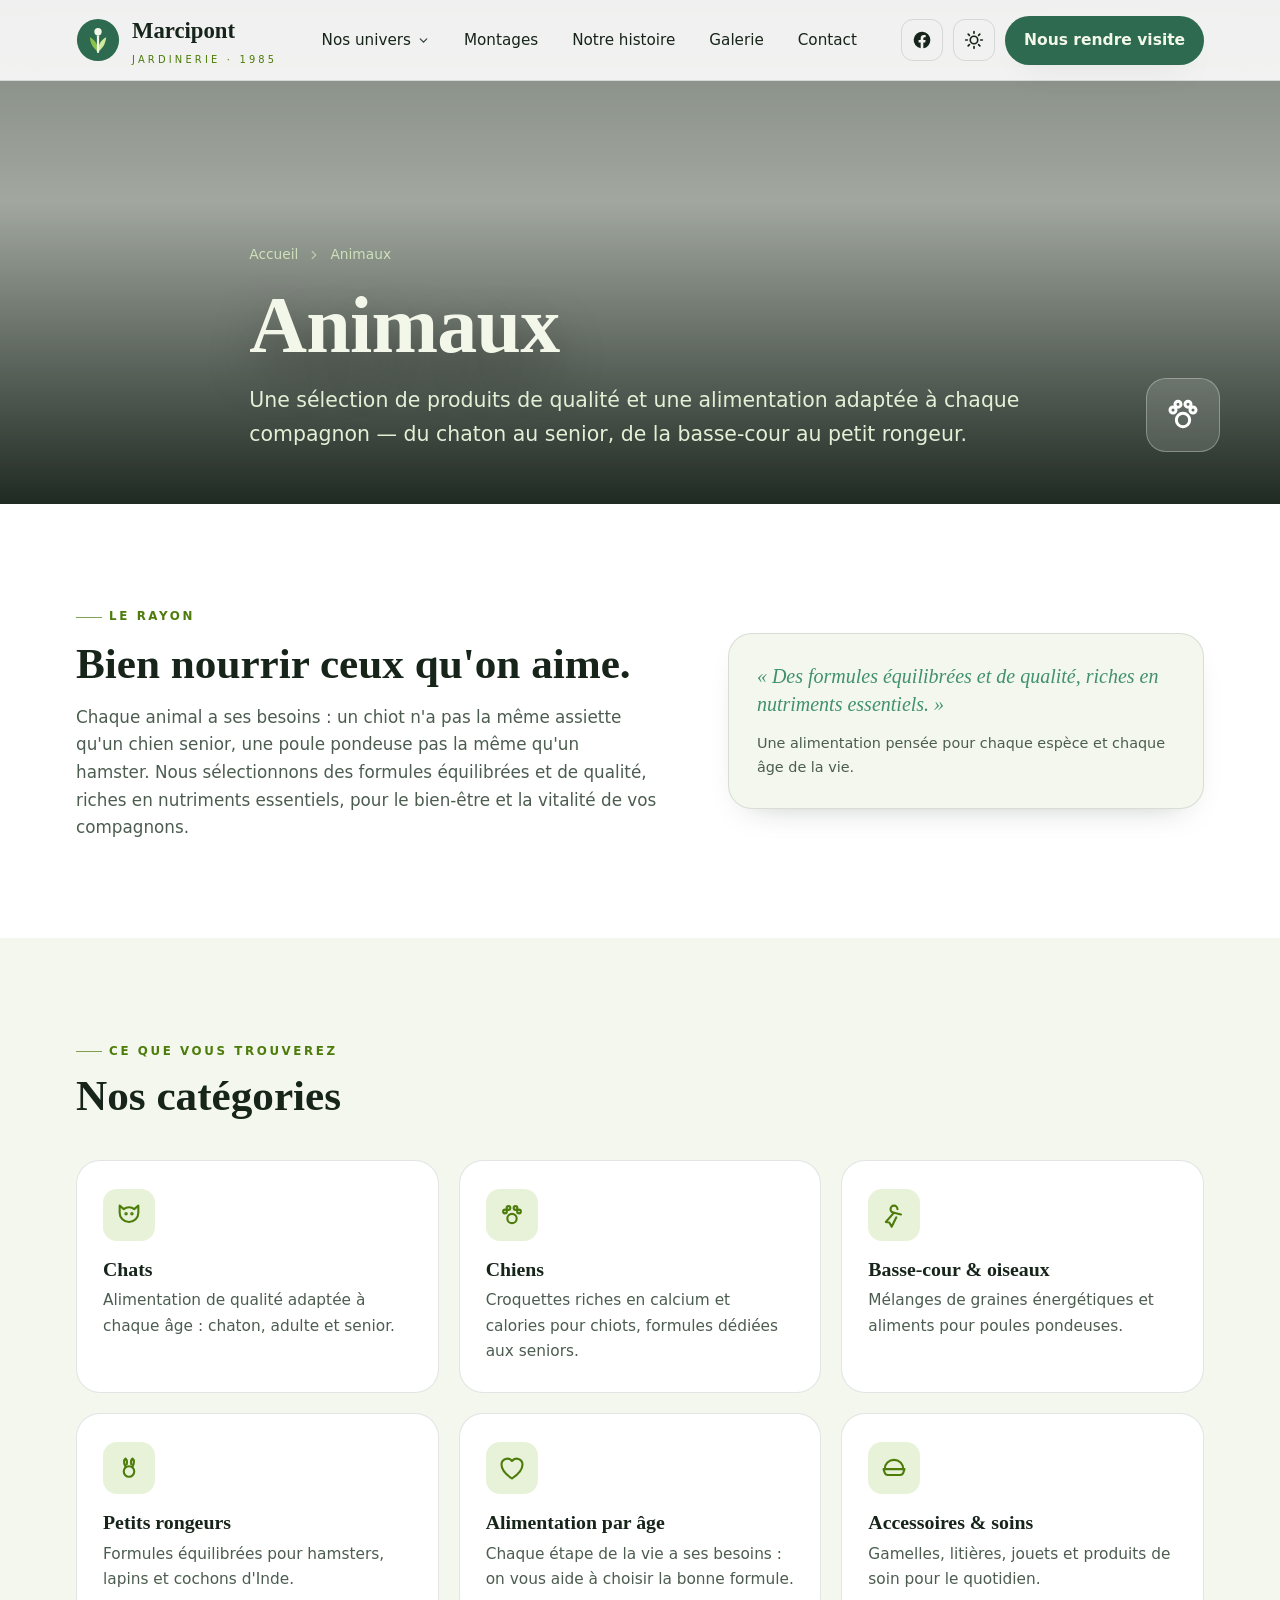
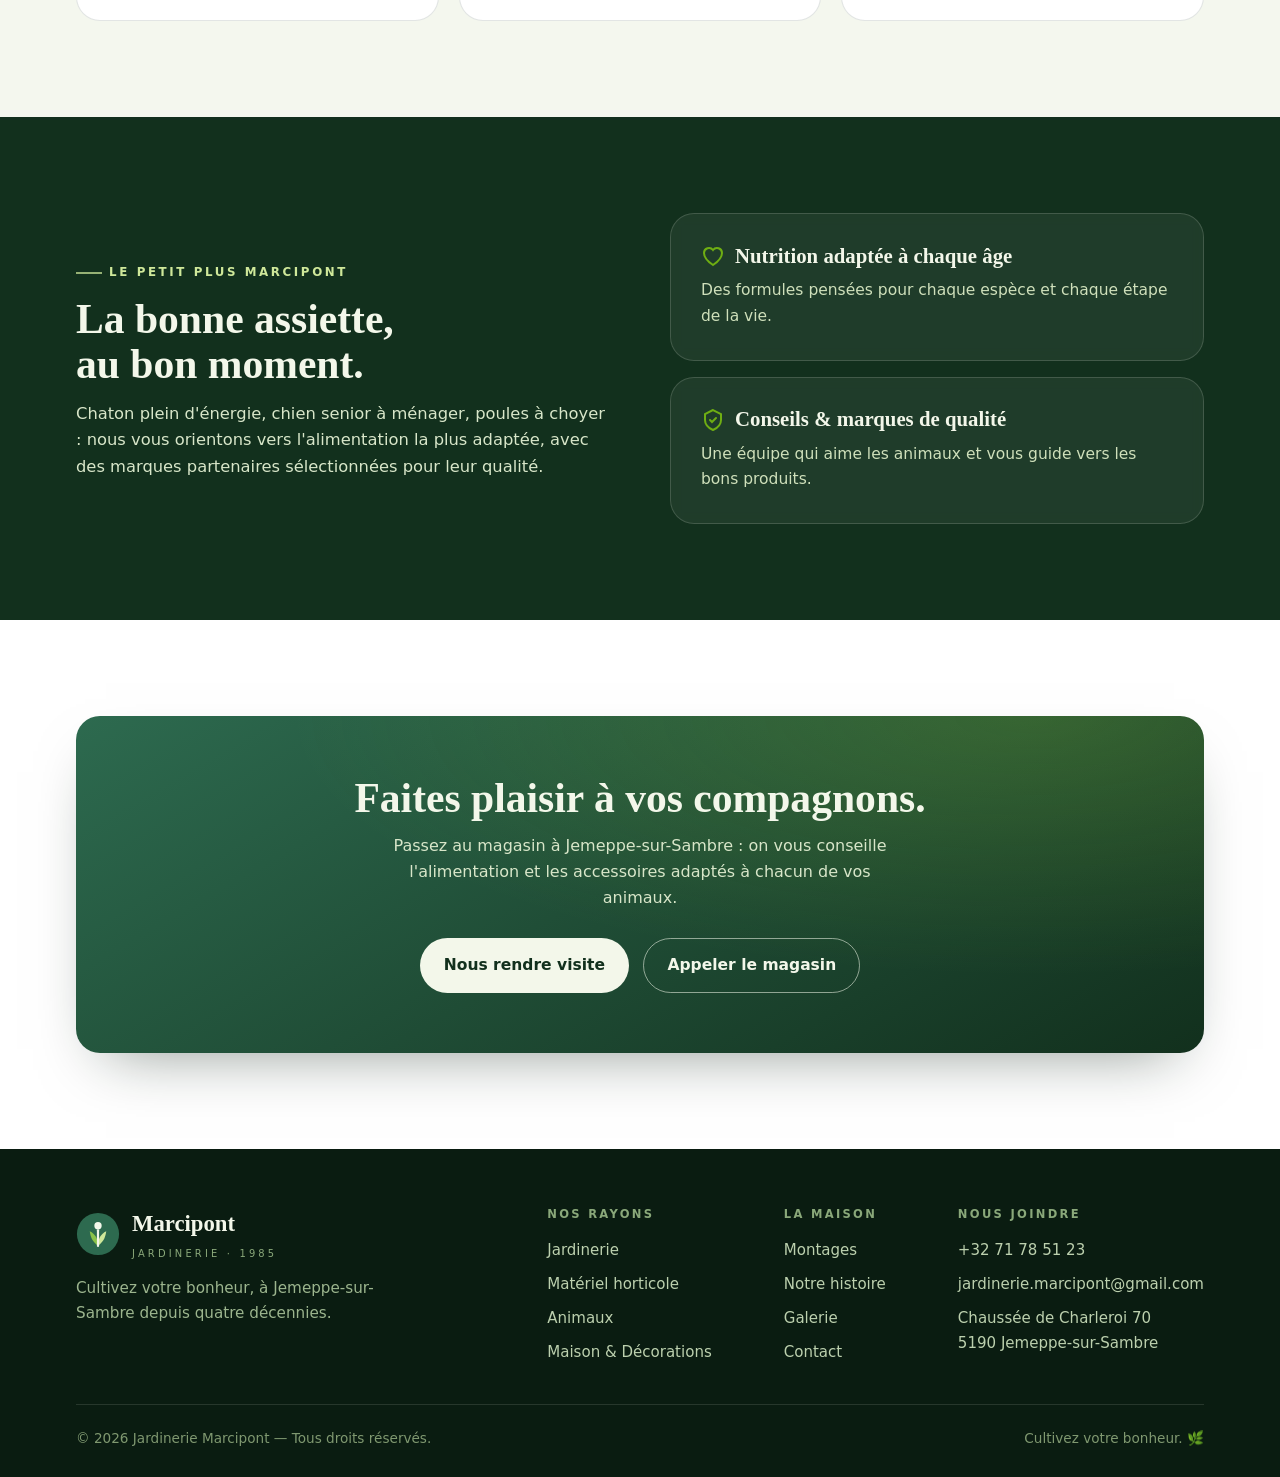
==== animaux.html @ 8cf01c57 "Rayons: 4 pages de detail (jardinerie, materiel, animaux, maison) + cartes cliquables + menu vers le" ====
<!doctype html>
<html lang="fr">
<head>
<meta charset="utf-8" />
<meta name="viewport" content="width=device-width, initial-scale=1" />
<title>Animaux — Marcipont · Alimentation & accessoires</title>
<meta name="description" content="Le rayon Animaux de Marcipont : alimentation et accessoires de qualité pour chiens, chats, oiseaux, basse-cour et petits rongeurs, adaptés à chaque âge." />
<link rel="preconnect" href="https://images.unsplash.com" />
<link rel="stylesheet" href="rubrique.css" />
</head>
<body>

<header class="header">
  <div class="bar"></div>
  <div class="header-inner">
    <a class="brand" href="index.html" aria-label="Accueil">
      <svg class="mark" viewBox="0 0 48 48" fill="none" aria-hidden="true"><circle cx="24" cy="24" r="23" fill="var(--green)"/><path d="M24 37c0-8 3-13 9-16-1 8-4 12-9 16Z" fill="#cfe89a"/><path d="M24 37c0-8-3-13-9-16 1 8 4 12 9 16Z" fill="#8bc34a"/><path d="M24 37V20" stroke="#f3f7ea" stroke-width="2.4" stroke-linecap="round"/><circle cx="24" cy="15" r="4" fill="#f3f7ea"/></svg>
      <span class="brand-txt"><b>Marcipont</b><span>Jardinerie · 1985</span></span>
    </a>
    <nav class="nav" aria-label="Navigation principale">
      <div class="has-drop">
        <a href="index.html#univers" class="lnk">Nos univers <svg class="chev" viewBox="0 0 24 24" fill="none" stroke="currentColor" stroke-width="2.2" stroke-linecap="round"><path d="M6 9l6 6 6-6"/></svg></a>
        <div class="drop">
          <a href="jardinerie.html"><span class="di"><svg viewBox="0 0 24 24" fill="none" stroke="currentColor" stroke-width="2" stroke-linecap="round"><path d="M12 20c0-6 2-9 7-11-1 6-3 9-7 11Z"/><path d="M12 20c0-6-2-9-7-11 1 6 3 9 7 11Z"/><path d="M12 20V9"/></svg></span><span><b>Jardinerie</b><small>Plantes, fleurs, potager, terreaux</small></span></a>
          <a href="materiel-horticole.html"><span class="di"><svg viewBox="0 0 24 24" fill="none" stroke="currentColor" stroke-width="2" stroke-linecap="round"><path d="M4 4l7 7M4 4l4 1 1 4-4-1-1-4ZM20 4l-7 7M20 4l-4 1-1 4 4-1 1-4ZM11 11l2 2M13 13l6 7M11 13l-6 7"/></svg></span><span><b>Matériel horticole</b><small>Outils, sécateurs, arrosage</small></span></a>
          <a href="animaux.html"><span class="di"><svg viewBox="0 0 24 24" fill="none" stroke="currentColor" stroke-width="2" stroke-linecap="round"><circle cx="12" cy="15" r="4"/><circle cx="6" cy="9" r="1.8"/><circle cx="18" cy="9" r="1.8"/><circle cx="9" cy="5.5" r="1.8"/><circle cx="15" cy="5.5" r="1.8"/></svg></span><span><b>Animaux</b><small>Alimentation, accessoires, soins</small></span></a>
          <a href="maison-decorations.html"><span class="di"><svg viewBox="0 0 24 24" fill="none" stroke="currentColor" stroke-width="2" stroke-linecap="round"><path d="M3 11l9-7 9 7M5 10v10h14V10"/><path d="M12 20v-5M12 15c-2 0-3-1.5-3-3 1.7 0 3 1 3 3ZM12 15c2 0 3-1.5 3-3-1.7 0-3 1-3 3Z"/></svg></span><span><b>Maison &amp; Décorations</b><small>Cache-pots, déco, cadeaux</small></span></a>
        </div>
      </div>
      <a href="index.html#montages" class="lnk">Montages</a>
      <a href="index.html#histoire" class="lnk">Notre histoire</a>
      <a href="index.html#galerie" class="lnk">Galerie</a>
      <a href="index.html#contact" class="lnk">Contact</a>
    </nav>
    <div class="tools">
      <a class="icon-btn" href="https://www.facebook.com/profile.php?id=100051036114306" target="_blank" rel="noopener" aria-label="Facebook"><svg viewBox="0 0 24 24" fill="currentColor"><path d="M22 12a10 10 0 1 0-11.6 9.9v-7H7.9V12h2.5V9.8c0-2.5 1.5-3.9 3.8-3.9 1.1 0 2.2.2 2.2.2v2.5h-1.2c-1.2 0-1.6.8-1.6 1.6V12h2.7l-.4 2.9h-2.3v7A10 10 0 0 0 22 12Z"/></svg></a>
      <button class="icon-btn" id="themeBtn" aria-label="Changer de thème" title="Thème clair/sombre"><svg viewBox="0 0 24 24" fill="none" stroke="currentColor" stroke-width="2" stroke-linecap="round"><circle cx="12" cy="12" r="4.5"/><path d="M12 2v2M12 20v2M4 12H2M22 12h-2M5 5l1.5 1.5M17.5 17.5 19 19M19 5l-1.5 1.5M6.5 17.5 5 19"/></svg></button>
      <a href="index.html#contact" class="btn btn-primary" style="padding:.7em 1.15em">Nous rendre visite</a>
      <button class="icon-btn burger" id="burger" aria-label="Ouvrir le menu" aria-expanded="false"><svg viewBox="0 0 24 24" fill="none" stroke="currentColor" stroke-width="2" stroke-linecap="round"><path d="M4 7h16M4 12h16M4 17h16"/></svg></button>
    </div>
  </div>
</header>

<div class="mobile-menu" id="mobileMenu">
  <div class="scrim" data-close></div>
  <div class="mobile-panel">
    <div class="mm-head"><b style="font-family:var(--serif);font-size:1.3rem">Marcipont</b><button class="icon-btn" data-close aria-label="Fermer"><svg viewBox="0 0 24 24" fill="none" stroke="currentColor" stroke-width="2" stroke-linecap="round"><path d="M6 6l12 12M18 6 6 18"/></svg></button></div>
    <a class="mm-link" href="index.html#univers" data-close>Nos univers</a>
    <div class="mm-sub">
      <a href="jardinerie.html" data-close>Jardinerie</a>
      <a href="materiel-horticole.html" data-close>Matériel horticole</a>
      <a href="animaux.html" data-close>Animaux</a>
      <a href="maison-decorations.html" data-close>Maison &amp; Décorations</a>
    </div>
    <a class="mm-link" href="index.html#montages" data-close>Montages</a>
    <a class="mm-link" href="index.html#histoire" data-close>Notre histoire</a>
    <a class="mm-link" href="index.html#galerie" data-close>Galerie</a>
    <a class="mm-link" href="index.html#contact" data-close>Contact</a>
    <a class="btn btn-primary mm-cta" href="index.html#contact" data-close>Nous rendre visite</a>
  </div>
</div>

<section class="rhero">
  <div class="rhero-bg" style="background-image:url('https://images.unsplash.com/photo-1548199973-03cce0bbc87b?w=1600&q=80&auto=format&fit=crop')"></div>
  <div class="wrap">
    <div class="crumb"><a href="index.html">Accueil</a><svg viewBox="0 0 24 24" fill="none" stroke="currentColor" stroke-width="2.2" stroke-linecap="round"><path d="M9 6l6 6-6 6"/></svg><span>Animaux</span></div>
    <h1>Animaux</h1>
    <p class="rlede">Une sélection de produits de qualité et une alimentation adaptée à chaque compagnon — du chaton au senior, de la basse-cour au petit rongeur.</p>
  </div>
  <div class="ic-badge"><svg viewBox="0 0 24 24" fill="none" stroke="currentColor" stroke-width="1.8" stroke-linecap="round"><circle cx="12" cy="15" r="4"/><circle cx="6" cy="9" r="1.8"/><circle cx="18" cy="9" r="1.8"/><circle cx="9" cy="5.5" r="1.8"/><circle cx="15" cy="5.5" r="1.8"/></svg></div>
</section>

<section class="section rintro">
  <div class="wrap">
    <div>
      <span class="eyebrow reveal">Le rayon</span>
      <h2 class="reveal d1">Bien nourrir ceux qu'on aime.</h2>
      <p class="reveal d1">Chaque animal a ses besoins : un chiot n'a pas la même assiette qu'un chien senior, une poule pondeuse pas la même qu'un hamster. Nous sélectionnons des formules équilibrées et de qualité, riches en nutriments essentiels, pour le bien-être et la vitalité de vos compagnons.</p>
    </div>
    <div class="qbox reveal d2">
      <p class="q">« Des formules équilibrées et de qualité, riches en nutriments essentiels. »</p>
      <p class="qs">Une alimentation pensée pour chaque espèce et chaque âge de la vie.</p>
    </div>
  </div>
</section>

<section class="section" style="background:var(--ground)">
  <div class="wrap">
    <span class="eyebrow reveal">Ce que vous trouverez</span>
    <h2 class="reveal d1" style="font-size:clamp(1.8rem,3.6vw,2.7rem);margin:12px 0 40px">Nos catégories</h2>
    <div class="cats">
      <article class="cat reveal"><div class="ci"><svg viewBox="0 0 24 24" fill="none" stroke="currentColor" stroke-width="1.8" stroke-linecap="round" stroke-linejoin="round"><path d="M4 10V4l3.5 3a7 7 0 0 1 9 0L20 4v6a8 8 0 0 1-16 0Z"/><circle cx="9.5" cy="11" r=".6"/><circle cx="14.5" cy="11" r=".6"/></svg></div><h3>Chats</h3><p>Alimentation de qualité adaptée à chaque âge : chaton, adulte et senior.</p></article>
      <article class="cat reveal d1"><div class="ci"><svg viewBox="0 0 24 24" fill="none" stroke="currentColor" stroke-width="1.8" stroke-linecap="round" stroke-linejoin="round"><circle cx="12" cy="15" r="4"/><circle cx="6" cy="9" r="1.6"/><circle cx="18" cy="9" r="1.6"/><circle cx="9" cy="6" r="1.6"/><circle cx="15" cy="6" r="1.6"/></svg></div><h3>Chiens</h3><p>Croquettes riches en calcium et calories pour chiots, formules dédiées aux seniors.</p></article>
      <article class="cat reveal d2"><div class="ci"><svg viewBox="0 0 24 24" fill="none" stroke="currentColor" stroke-width="1.8" stroke-linecap="round" stroke-linejoin="round"><path d="M15 7a3 3 0 1 0-3 3M12 10l-7 8 3 .5L10 22l4-8M12 10l6 1.5"/></svg></div><h3>Basse-cour &amp; oiseaux</h3><p>Mélanges de graines énergétiques et aliments pour poules pondeuses.</p></article>
      <article class="cat reveal"><div class="ci"><svg viewBox="0 0 24 24" fill="none" stroke="currentColor" stroke-width="1.8" stroke-linecap="round" stroke-linejoin="round"><circle cx="12" cy="15" r="4.5"/><path d="M9 11c-1.5-3-1.5-6 0-7 1.2 1 1.5 3 1 5M15 11c1.5-3 1.5-6 0-7-1.2 1-1.5 3-1 5"/></svg></div><h3>Petits rongeurs</h3><p>Formules équilibrées pour hamsters, lapins et cochons d'Inde.</p></article>
      <article class="cat reveal d1"><div class="ci"><svg viewBox="0 0 24 24" fill="none" stroke="currentColor" stroke-width="1.8" stroke-linecap="round" stroke-linejoin="round"><path d="M12 21c-6-4-9-8-9-12a5 5 0 0 1 9-3 5 5 0 0 1 9 3c0 4-3 8-9 12Z"/></svg></div><h3>Alimentation par âge</h3><p>Chaque étape de la vie a ses besoins : on vous aide à choisir la bonne formule.</p></article>
      <article class="cat reveal d2"><div class="ci"><svg viewBox="0 0 24 24" fill="none" stroke="currentColor" stroke-width="1.8" stroke-linecap="round" stroke-linejoin="round"><path d="M4 13a8 8 0 0 1 16 0"/><path d="M3 13h18l-1 3a3 3 0 0 1-3 2H7a3 3 0 0 1-3-2l-1-3Z"/></svg></div><h3>Accessoires &amp; soins</h3><p>Gamelles, litières, jouets et produits de soin pour le quotidien.</p></article>
    </div>
  </div>
</section>

<section class="section highlight">
  <div class="wrap">
    <div>
      <span class="eyebrow reveal">Le petit plus Marcipont</span>
      <h2 class="reveal d1">La bonne assiette, au bon moment.</h2>
      <p class="reveal d1">Chaton plein d'énergie, chien senior à ménager, poules à choyer : nous vous orientons vers l'alimentation la plus adaptée, avec des marques partenaires sélectionnées pour leur qualité.</p>
    </div>
    <div>
      <div class="hcard reveal d1"><h3><svg viewBox="0 0 24 24" fill="none" stroke="currentColor" stroke-width="2" stroke-linecap="round"><path d="M12 21c-6-4-9-8-9-12a5 5 0 0 1 9-3 5 5 0 0 1 9 3c0 4-3 8-9 12Z"/></svg>Nutrition adaptée à chaque âge</h3><p>Des formules pensées pour chaque espèce et chaque étape de la vie.</p></div>
      <div class="hcard reveal d2"><h3><svg viewBox="0 0 24 24" fill="none" stroke="currentColor" stroke-width="2" stroke-linecap="round"><path d="M12 2 4 6v6c0 5 3.5 8 8 10 4.5-2 8-5 8-10V6l-8-4Z"/><path d="M9 12l2 2 4-4"/></svg>Conseils &amp; marques de qualité</h3><p>Une équipe qui aime les animaux et vous guide vers les bons produits.</p></div>
    </div>
  </div>
</section>

<section class="section rcta">
  <div class="wrap">
    <div class="box">
      <h2>Faites plaisir à vos compagnons.</h2>
      <p>Passez au magasin à Jemeppe-sur-Sambre : on vous conseille l'alimentation et les accessoires adaptés à chacun de vos animaux.</p>
      <div class="btns">
        <a class="btn btn-light" href="index.html#contact">Nous rendre visite</a>
        <a class="btn btn-outline-light" href="tel:+3271785123">Appeler le magasin</a>
      </div>
    </div>
  </div>
</section>

<footer class="footer">
  <div class="wrap">
    <div class="footer-top">
      <div style="max-width:320px">
        <a class="brand" href="index.html" style="margin-bottom:14px"><svg class="mark" viewBox="0 0 48 48" fill="none" aria-hidden="true"><circle cx="24" cy="24" r="23" fill="var(--green)"/><path d="M24 37c0-8 3-13 9-16-1 8-4 12-9 16Z" fill="#cfe89a"/><path d="M24 37c0-8-3-13-9-16 1 8 4 12 9 16Z" fill="#8bc34a"/><path d="M24 37V20" stroke="#f3f7ea" stroke-width="2.4" stroke-linecap="round"/><circle cx="24" cy="15" r="4" fill="#f3f7ea"/></svg><span class="brand-txt"><b>Marcipont</b><span>Jardinerie · 1985</span></span></a>
        <p style="color:#9cb58e;font-size:.95rem">Cultivez votre bonheur, à Jemeppe-sur-Sambre depuis quatre décennies.</p>
      </div>
      <div class="footer-cols">
        <div class="footer-col"><h4>Nos rayons</h4><a href="jardinerie.html">Jardinerie</a><a href="materiel-horticole.html">Matériel horticole</a><a href="animaux.html">Animaux</a><a href="maison-decorations.html">Maison &amp; Décorations</a></div>
        <div class="footer-col"><h4>La maison</h4><a href="index.html#montages">Montages</a><a href="index.html#histoire">Notre histoire</a><a href="index.html#galerie">Galerie</a><a href="index.html#contact">Contact</a></div>
        <div class="footer-col"><h4>Nous joindre</h4><a href="tel:+3271785123">+32 71 78 51 23</a><a href="mailto:jardinerie.marcipont@gmail.com">jardinerie.marcipont@gmail.com</a><p>Chaussée de Charleroi 70<br>5190 Jemeppe-sur-Sambre</p></div>
      </div>
    </div>
    <div class="footer-bottom"><span>© <span id="year">2026</span> Jardinerie Marcipont — Tous droits réservés.</span><span>Cultivez votre bonheur. 🌿</span></div>
  </div>
</footer>

<script src="rubrique.js"></script>
</body>
</html>
---- rubrique.css ----
/* ============================================================
   JARDINERIE MARCIPONT — pages de rayon (styles partagés)
   ============================================================ */
:root{
  --ground:#f4f7ee;--surface:#ffffff;--surface-2:#eaf0e0;
  --ink:#16241a;--ink-soft:#4c5d50;--line:rgba(21,45,33,.12);
  --green:#2d6a4f;--green-deep:#12301d;--green-mid:#40916c;
  --accent:#6fae13;--accent-ink:#4d7c0a;--honey:#c47d22;--fb:#1877f2;
  --hero-1:#0a1c11;--hero-2:#12301d;--cream:#f3f7ea;
  --radius:16px;--radius-lg:24px;
  --shadow:0 26px 60px -30px rgba(12,32,20,.5);--shadow-soft:0 14px 34px -22px rgba(12,32,20,.34);
  --maxw:1220px;
  --serif:"Iowan Old Style","Palatino Linotype",Palatino,"Book Antiqua",Georgia,serif;
  --sans:system-ui,-apple-system,"Segoe UI",Roboto,Helvetica,Arial,sans-serif;
}
@media (prefers-color-scheme:dark){:root{
  --ground:#0b1710;--surface:#11241a;--surface-2:#173021;
  --ink:#e9f2e4;--ink-soft:#a3b7a7;--line:rgba(255,255,255,.10);
  --accent:#9bd42f;--accent-ink:#b7e556;--honey:#e0a24a;
  --shadow:0 26px 64px -30px rgba(0,0,0,.75);--shadow-soft:0 14px 36px -24px rgba(0,0,0,.6);
}}
:root[data-theme="light"]{--ground:#f4f7ee;--surface:#fff;--surface-2:#eaf0e0;--ink:#16241a;--ink-soft:#4c5d50;--line:rgba(21,45,33,.12);--accent:#6fae13;--accent-ink:#4d7c0a;--honey:#c47d22}
:root[data-theme="dark"]{--ground:#0b1710;--surface:#11241a;--surface-2:#173021;--ink:#e9f2e4;--ink-soft:#a3b7a7;--line:rgba(255,255,255,.10);--accent:#9bd42f;--accent-ink:#b7e556;--honey:#e0a24a}

*{box-sizing:border-box}
html{scroll-behavior:smooth;scroll-padding-top:88px}
@media (prefers-reduced-motion:reduce){html{scroll-behavior:auto}}
body{margin:0;font-family:var(--sans);color:var(--ink);background:var(--ground);line-height:1.65;-webkit-font-smoothing:antialiased;overflow-x:hidden}
h1,h2,h3{font-family:var(--serif);font-weight:600;line-height:1.08;text-wrap:balance;margin:0}
p{margin:0}a{color:inherit;text-decoration:none}
img,svg{max-width:100%;display:block}
.wrap{max-width:var(--maxw);margin:0 auto;padding:0 clamp(20px,5vw,46px)}
.eyebrow{font-size:.74rem;font-weight:700;letter-spacing:.22em;text-transform:uppercase;color:var(--accent-ink);display:inline-flex;align-items:center;gap:.6em}
.eyebrow::before{content:"";width:26px;height:1.5px;background:currentColor;opacity:.7}
.section{padding:clamp(56px,8vw,96px) 0}

.btn{display:inline-flex;align-items:center;gap:.55em;padding:.9em 1.5em;border-radius:999px;font-weight:600;font-size:.97rem;border:1.5px solid transparent;cursor:pointer;font-family:var(--sans);transition:transform .25s,box-shadow .25s,background .25s,color .25s,border-color .25s}
.btn svg{width:1.15em;height:1.15em}
.btn-primary{background:var(--green);color:var(--cream);box-shadow:var(--shadow-soft)}
.btn-primary:hover{background:var(--green-deep);transform:translateY(-2px)}
.btn-light{background:var(--cream);color:var(--green-deep)}
.btn-light:hover{transform:translateY(-2px);box-shadow:0 16px 34px -18px rgba(0,0,0,.6)}
.btn-outline-light{border-color:rgba(243,247,234,.55);color:var(--cream)}
.btn-outline-light:hover{background:rgba(243,247,234,.14);transform:translateY(-2px)}

/* ---------- HEADER (solide en permanence) ---------- */
.header{position:fixed;inset:0 0 auto 0;z-index:50}
.header-inner{max-width:var(--maxw);margin:0 auto;padding:12px clamp(20px,5vw,46px);display:flex;align-items:center;justify-content:space-between;gap:22px}
.bar{position:absolute;inset:0;background:color-mix(in srgb,var(--surface) 88%,transparent);backdrop-filter:blur(14px);border-bottom:1px solid var(--line)}
.brand{display:flex;align-items:center;gap:12px;position:relative;z-index:1}
.brand .mark{width:44px;height:44px;flex:none;transition:transform .3s}
.brand:hover .mark{transform:rotate(-8deg)}
.brand-txt b{font-family:var(--serif);font-size:1.42rem;font-weight:600}
.brand-txt span{display:block;font-size:.62rem;letter-spacing:.32em;text-transform:uppercase;color:var(--accent-ink);margin-top:3px}
.nav{display:flex;align-items:center;gap:4px;position:relative;z-index:1}
.nav .lnk{font-size:.95rem;font-weight:500;position:relative;padding:8px 15px;border-radius:999px;display:inline-flex;align-items:center;gap:6px;transition:color .2s}
.nav .lnk::after{content:"";position:absolute;left:15px;right:15px;bottom:4px;height:2px;background:var(--accent);transform:scaleX(0);transition:transform .28s;border-radius:2px}
.nav .lnk:hover::after,.nav .lnk.active::after{transform:scaleX(1)}
.nav .lnk:hover,.nav .lnk.active{color:var(--accent-ink)}
.nav .chev{width:13px;height:13px;transition:transform .3s;opacity:.85}
.has-drop{position:relative}
.has-drop:hover .chev{transform:rotate(180deg)}
.drop{position:absolute;top:calc(100% + 8px);left:50%;transform:translateX(-50%) translateY(10px);width:310px;background:var(--surface);border:1px solid var(--line);border-radius:20px;box-shadow:var(--shadow);padding:10px;opacity:0;visibility:hidden;transition:opacity .26s,transform .26s cubic-bezier(.2,.7,.2,1);z-index:30}
.drop::before{content:"";position:absolute;top:-14px;left:0;right:0;height:14px}
.has-drop:hover .drop,.has-drop:focus-within .drop{opacity:1;visibility:visible;transform:translateX(-50%) translateY(0)}
.drop a{display:flex;align-items:center;gap:13px;padding:11px 12px;border-radius:13px;color:var(--ink);transition:background .2s,transform .2s}
.drop a:hover{background:var(--surface-2);transform:translateX(3px)}
.drop a .di{width:40px;height:40px;flex:none;border-radius:11px;display:grid;place-items:center;background:color-mix(in srgb,var(--accent) 16%,transparent);color:var(--accent-ink)}
.drop a .di svg{width:22px;height:22px}
.drop a b{font-size:.96rem;font-weight:600;display:block;font-family:var(--serif)}
.drop a small{font-size:.79rem;color:var(--ink-soft)}
.tools{display:flex;align-items:center;gap:10px;position:relative;z-index:1}
.icon-btn{width:42px;height:42px;border-radius:12px;border:1.5px solid var(--line);background:transparent;color:var(--ink);cursor:pointer;display:grid;place-items:center;transition:transform .2s,border-color .2s}
.icon-btn:hover{transform:translateY(-2px);border-color:var(--accent)}
.icon-btn svg{width:20px;height:20px}
.burger{display:none}

/* mobile menu */
.mobile-menu{position:fixed;inset:0;z-index:60;visibility:hidden;pointer-events:none}
.mobile-menu .scrim{position:absolute;inset:0;background:rgba(6,18,11,.55);opacity:0;transition:opacity .3s}
.mobile-panel{position:absolute;right:0;top:0;height:100%;width:min(86vw,360px);background:var(--surface);box-shadow:var(--shadow);transform:translateX(100%);transition:transform .38s cubic-bezier(.2,.8,.2,1);padding:26px;display:flex;flex-direction:column;gap:6px;overflow:auto}
.mobile-menu.open{visibility:visible;pointer-events:auto}
.mobile-menu.open .scrim{opacity:1}
.mobile-menu.open .mobile-panel{transform:none}
.mm-head{display:flex;justify-content:space-between;align-items:center;margin-bottom:18px}
.mm-link{font-family:var(--serif);font-size:1.4rem;padding:11px 0;border-bottom:1px solid var(--line)}
.mm-link:hover{color:var(--accent-ink)}
.mm-sub{display:flex;flex-direction:column;padding:2px 0 6px 16px;margin:0 0 2px 8px;border-left:2px solid var(--line)}
.mm-sub a{padding:9px 0;font-size:1.05rem;color:var(--ink-soft)}
.mm-sub a:hover{color:var(--accent-ink)}
.mm-cta{margin-top:auto}

/* ---------- HERO BANNIÈRE ---------- */
.rhero{position:relative;min-height:56vh;display:flex;align-items:flex-end;color:var(--cream);overflow:hidden;isolation:isolate}
.rhero-bg{position:absolute;inset:0;z-index:-2;background-size:cover;background-position:center}
.rhero-bg::after{content:"";position:absolute;inset:0;background:linear-gradient(180deg,rgba(8,20,12,.5) 0%,rgba(8,20,12,.35) 40%,rgba(8,20,12,.9) 100%)}
.rhero .wrap{position:relative;z-index:2;padding-top:150px;padding-bottom:52px}
.crumb{display:flex;align-items:center;gap:9px;font-size:.86rem;color:#cfe0bb;margin-bottom:16px}
.crumb a:hover{color:#fff}
.crumb svg{width:14px;height:14px;opacity:.7}
.rhero h1{font-size:clamp(2.6rem,7vw,5rem);letter-spacing:-.01em;text-shadow:0 20px 50px rgba(0,0,0,.4)}
.rhero .rlede{font-size:clamp(1.05rem,1.7vw,1.28rem);color:#e4efd6;max-width:60ch;margin-top:16px}
.rhero .ic-badge{position:absolute;right:clamp(20px,5vw,60px);bottom:52px;width:74px;height:74px;border-radius:20px;background:rgba(255,255,255,.14);border:1px solid rgba(255,255,255,.3);backdrop-filter:blur(6px);display:grid;place-items:center;z-index:2}
.rhero .ic-badge svg{width:40px;height:40px;color:#fff}
@media (max-width:600px){.rhero .ic-badge{display:none}}

/* ---------- INTRO ---------- */
.rintro{background:var(--surface)}
.rintro .wrap{display:grid;grid-template-columns:1.1fr .9fr;gap:clamp(30px,6vw,70px);align-items:center}
.rintro h2{font-size:clamp(1.8rem,3.6vw,2.7rem);margin:14px 0 16px}
.rintro p{color:var(--ink-soft);font-size:1.05rem}
.rintro .qbox{background:var(--ground);border:1px solid var(--line);border-radius:var(--radius-lg);padding:28px;box-shadow:var(--shadow-soft)}
.rintro .qbox .q{font-family:var(--serif);font-style:italic;font-size:1.25rem;color:var(--green-mid);line-height:1.4}
.rintro .qbox .qs{margin-top:14px;font-size:.9rem;color:var(--ink-soft)}
@media (max-width:820px){.rintro .wrap{grid-template-columns:1fr}}

/* ---------- CATÉGORIES ---------- */
.cats{display:grid;grid-template-columns:repeat(3,1fr);gap:20px}
.cat{background:var(--surface);border:1px solid var(--line);border-radius:var(--radius-lg);padding:28px 26px;transition:transform .3s,border-color .3s,box-shadow .3s}
.cat:hover{transform:translateY(-6px);border-color:var(--accent);box-shadow:var(--shadow-soft)}
.cat .ci{width:52px;height:52px;border-radius:14px;display:grid;place-items:center;background:color-mix(in srgb,var(--accent) 16%,transparent);color:var(--accent-ink);margin-bottom:18px}
.cat .ci svg{width:28px;height:28px}
.cat h3{font-size:1.24rem;margin-bottom:8px}
.cat p{color:var(--ink-soft);font-size:.96rem}
@media (max-width:860px){.cats{grid-template-columns:repeat(2,1fr)}}
@media (max-width:560px){.cats{grid-template-columns:1fr}}

/* ---------- HIGHLIGHT (marque / service) ---------- */
.highlight{background:var(--green-deep);color:var(--cream)}
.highlight .wrap{display:grid;grid-template-columns:1fr 1fr;gap:clamp(28px,5vw,60px);align-items:center}
.highlight .eyebrow{color:#cfe89a}.highlight .eyebrow::before{background:#cfe89a}
.highlight h2{font-size:clamp(1.8rem,3.4vw,2.6rem);color:var(--cream);margin:14px 0 14px}
.highlight p{color:#d8e6c9;font-size:1.02rem}
.highlight .hcard{background:rgba(255,255,255,.06);border:1px solid rgba(243,247,234,.16);border-radius:var(--radius-lg);padding:30px;backdrop-filter:blur(6px)}
.highlight .hcard h3{color:var(--cream);font-size:1.3rem;margin-bottom:10px;display:flex;align-items:center;gap:10px}
.highlight .hcard h3 svg{width:24px;height:24px;color:var(--accent)}
.highlight .hcard p{color:#cfe0bb;font-size:.97rem}
.highlight .hcard+.hcard{margin-top:16px}
@media (max-width:820px){.highlight .wrap{grid-template-columns:1fr}}

/* ---------- CTA ---------- */
.rcta{background:var(--surface)}
.rcta .box{background:radial-gradient(120% 140% at 85% 0%,rgba(155,212,47,.2),transparent 55%),linear-gradient(150deg,var(--green),var(--green-deep));border-radius:var(--radius-lg);padding:clamp(34px,5vw,60px);color:var(--cream);text-align:center;box-shadow:var(--shadow)}
.rcta h2{font-size:clamp(1.8rem,3.6vw,2.6rem);margin-bottom:12px}
.rcta p{color:#d8e6c9;max-width:52ch;margin:0 auto 26px}
.rcta .btns{display:flex;gap:14px;justify-content:center;flex-wrap:wrap}

/* ---------- FOOTER ---------- */
.footer{background:var(--hero-1);color:#bcd0ae}
.footer .wrap{padding:56px clamp(20px,5vw,46px) 28px}
.footer-top{display:flex;justify-content:space-between;gap:40px;flex-wrap:wrap;padding-bottom:30px;border-bottom:1px solid rgba(243,247,234,.12)}
.footer .brand-txt b{color:var(--cream)}.footer .brand-txt span{color:#8aa87a}
.footer-cols{display:flex;gap:clamp(30px,6vw,72px);flex-wrap:wrap}
.footer-col h4{font-size:.72rem;letter-spacing:.2em;text-transform:uppercase;color:#8aa87a;margin:0 0 14px}
.footer-col a,.footer-col p{display:block;color:#bcd0ae;font-size:.94rem;margin-bottom:9px;transition:color .2s}
.footer-col a:hover{color:var(--accent)}
.footer-bottom{display:flex;justify-content:space-between;gap:16px;flex-wrap:wrap;padding-top:22px;font-size:.85rem;color:#7f9870}

.reveal{opacity:0;transform:translateY(22px);transition:opacity .6s ease,transform .6s cubic-bezier(.2,.7,.2,1)}
.reveal.in{opacity:1;transform:none}
.reveal.d1{transition-delay:.07s}.reveal.d2{transition-delay:.14s}.reveal.d3{transition-delay:.21s}
@media (prefers-reduced-motion:reduce){.reveal{opacity:1;transform:none;transition:none}}
@media (max-width:900px){.nav{display:none}.burger{display:grid}}
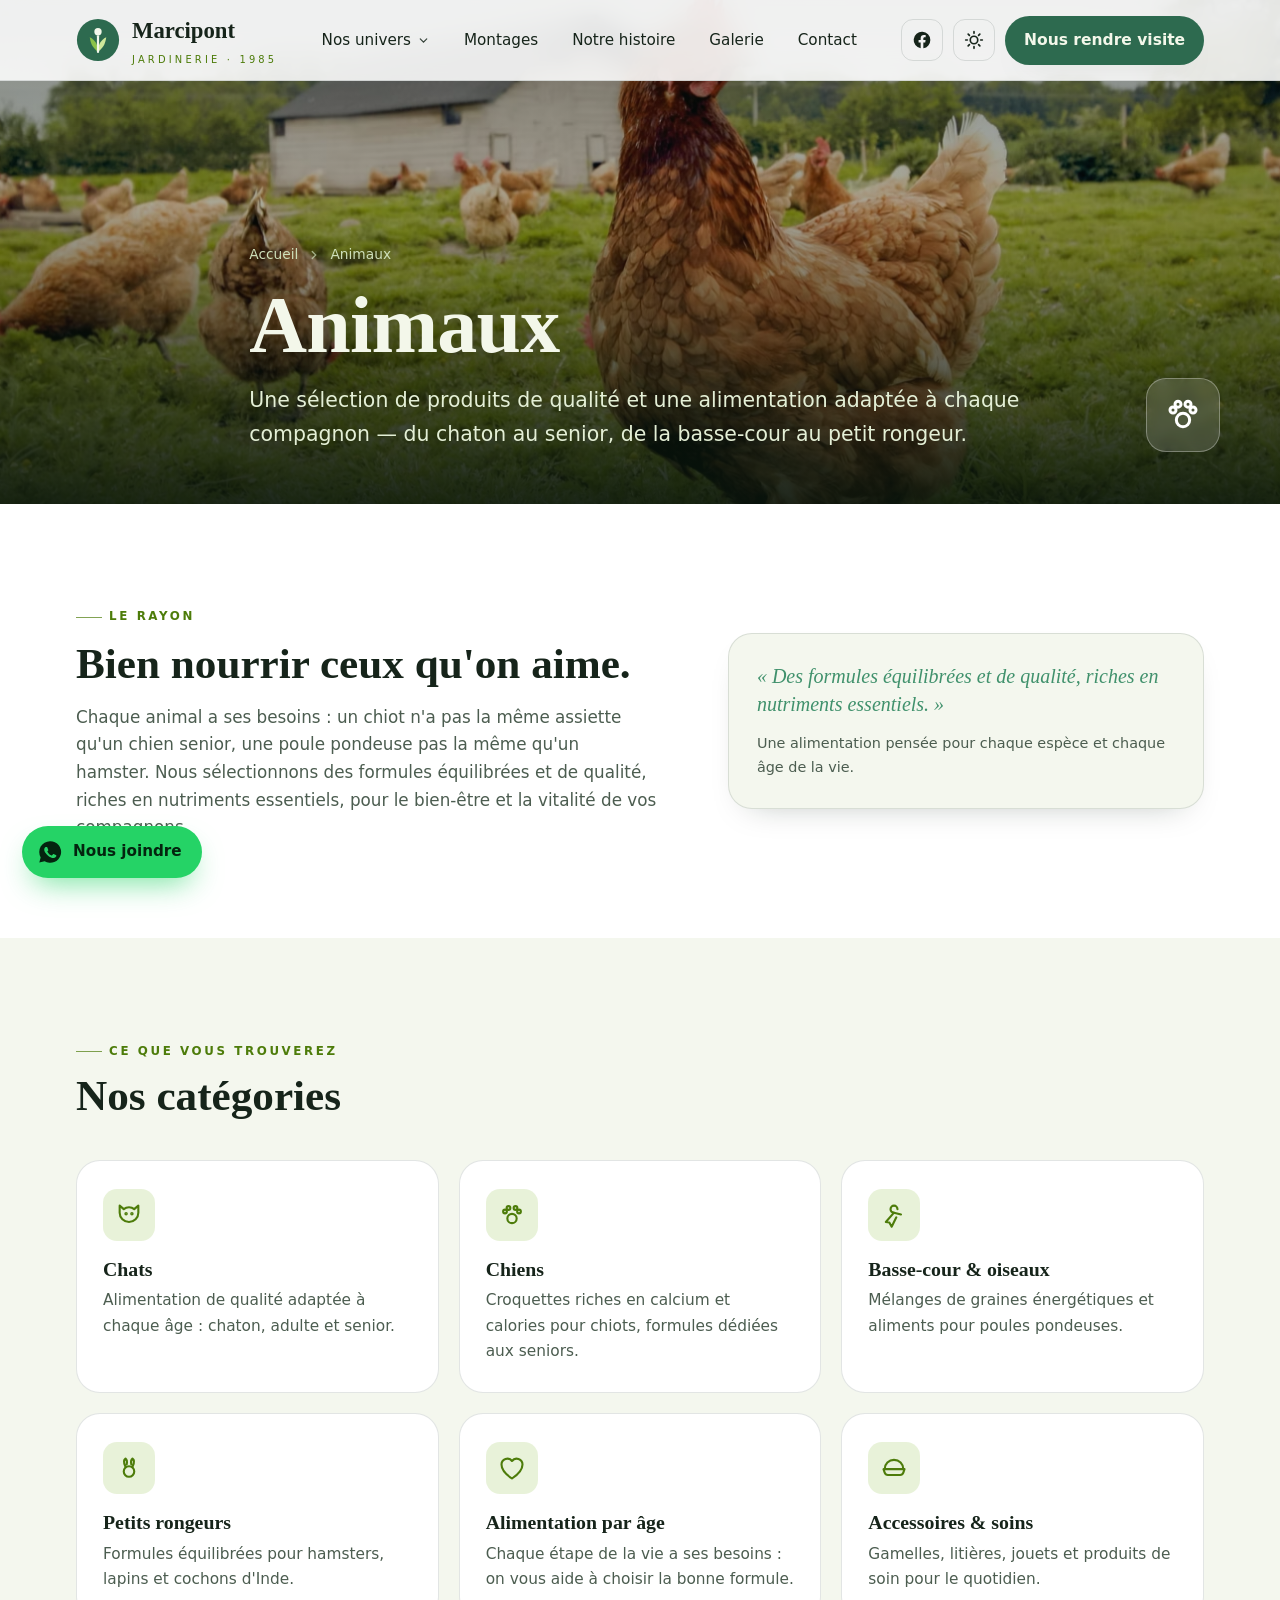
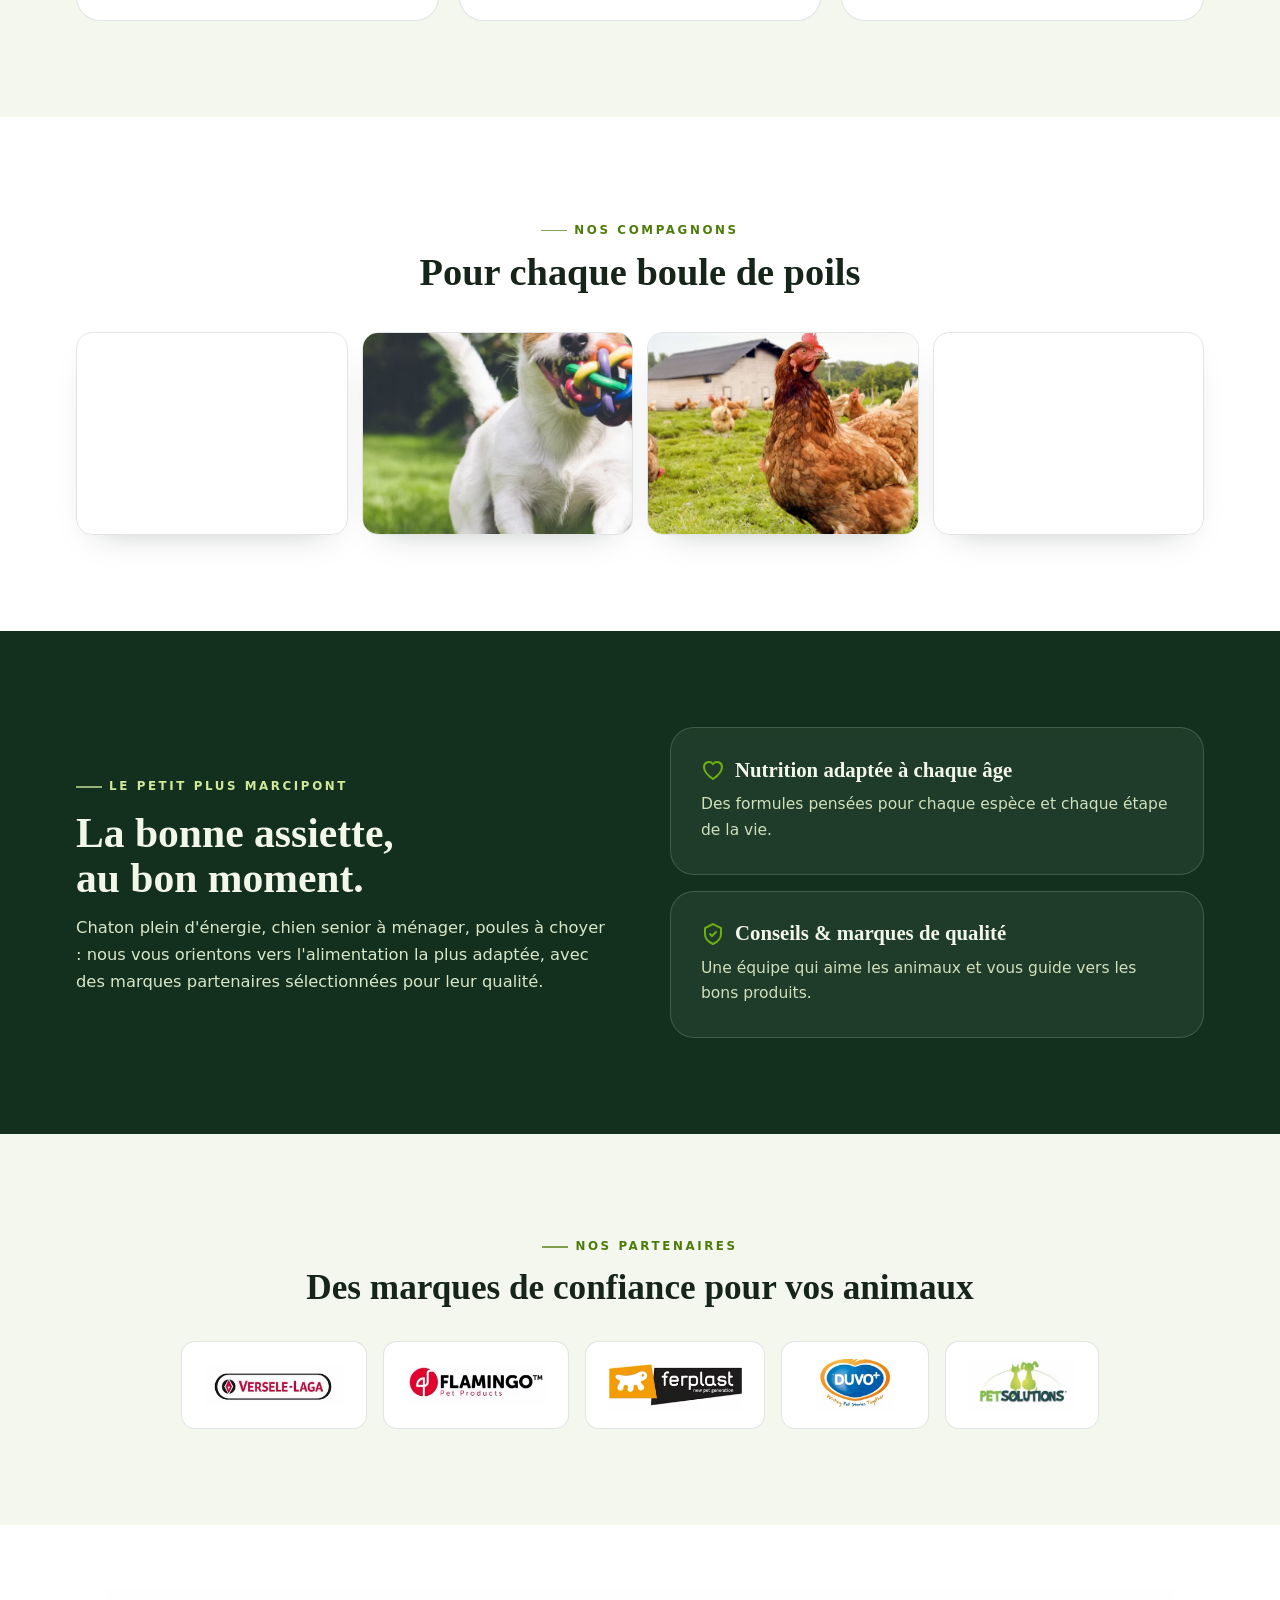
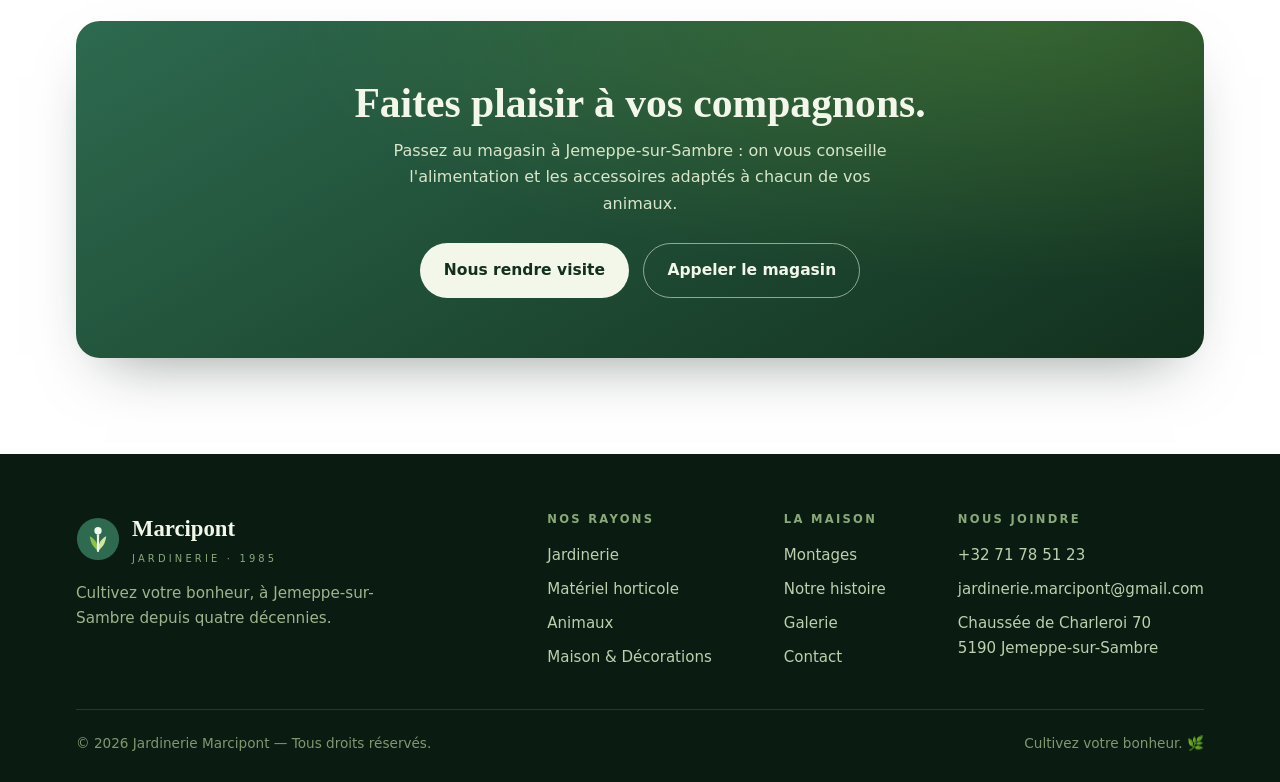
==== commit bafef8ee: "Vraies photos + partenaires + portrait Yvon + favicon/PWA + bouton WhatsApp flottant - Portrait d'Yv" ====
--- a/animaux.html
+++ b/animaux.html
@@ -3,6 +3,11 @@
 <head>
 <meta charset="utf-8" />
 <meta name="viewport" content="width=device-width, initial-scale=1" />
+<meta name="theme-color" content="#2d6a4f" />
+<link rel="icon" href="favicon.svg" type="image/svg+xml" />
+<link rel="icon" href="icon-32.png" sizes="32x32" type="image/png" />
+<link rel="apple-touch-icon" href="apple-touch-icon.png" />
+<link rel="manifest" href="site.webmanifest" />
 <title>Animaux — Marcipont · Alimentation & accessoires</title>
 <meta name="description" content="Le rayon Animaux de Marcipont : alimentation et accessoires de qualité pour chiens, chats, oiseaux, basse-cour et petits rongeurs, adaptés à chaque âge." />
 <link rel="preconnect" href="https://images.unsplash.com" />
@@ -61,7 +66,7 @@
 </div>
 
 <section class="rhero">
-  <div class="rhero-bg" style="background-image:url('https://images.unsplash.com/photo-1548199973-03cce0bbc87b?w=1600&q=80&auto=format&fit=crop')"></div>
+  <div class="rhero-bg" style="background-image:url('images/rayons/animaux/poules.jpg')"></div>
   <div class="wrap">
     <div class="crumb"><a href="index.html">Accueil</a><svg viewBox="0 0 24 24" fill="none" stroke="currentColor" stroke-width="2.2" stroke-linecap="round"><path d="M9 6l6 6-6 6"/></svg><span>Animaux</span></div>
     <h1>Animaux</h1>
@@ -99,6 +104,21 @@
   </div>
 </section>
 
+<section class="section rgallery">
+  <div class="wrap">
+    <div class="rgal-head">
+      <span class="eyebrow reveal">Nos compagnons</span>
+      <h2 class="reveal d1">Pour chaque boule de poils</h2>
+    </div>
+    <div class="rgal-grid">
+      <div class="g reveal"><img src="images/rayons/animaux/chat.jpg" alt="Chat" loading="lazy" /></div>
+      <div class="g reveal d1"><img src="images/rayons/animaux/chien.jpg" alt="Chien" loading="lazy" /></div>
+      <div class="g reveal d2"><img src="images/rayons/animaux/poules.jpg" alt="Poules" loading="lazy" /></div>
+      <div class="g reveal d3"><img src="images/rayons/animaux/lapins.png" alt="Lapins" loading="lazy" /></div>
+    </div>
+  </div>
+</section>
+
 <section class="section highlight">
   <div class="wrap">
     <div>
@@ -109,6 +129,22 @@
     <div>
       <div class="hcard reveal d1"><h3><svg viewBox="0 0 24 24" fill="none" stroke="currentColor" stroke-width="2" stroke-linecap="round"><path d="M12 21c-6-4-9-8-9-12a5 5 0 0 1 9-3 5 5 0 0 1 9 3c0 4-3 8-9 12Z"/></svg>Nutrition adaptée à chaque âge</h3><p>Des formules pensées pour chaque espèce et chaque étape de la vie.</p></div>
       <div class="hcard reveal d2"><h3><svg viewBox="0 0 24 24" fill="none" stroke="currentColor" stroke-width="2" stroke-linecap="round"><path d="M12 2 4 6v6c0 5 3.5 8 8 10 4.5-2 8-5 8-10V6l-8-4Z"/><path d="M9 12l2 2 4-4"/></svg>Conseils &amp; marques de qualité</h3><p>Une équipe qui aime les animaux et vous guide vers les bons produits.</p></div>
+    </div>
+  </div>
+</section>
+
+<section class="section partners">
+  <div class="wrap">
+    <div class="p-head">
+      <span class="eyebrow reveal">Nos partenaires</span>
+      <h2 class="reveal d1">Des marques de confiance pour vos animaux</h2>
+    </div>
+    <div class="logos reveal d1">
+      <div class="lg"><img src="images/partenaires/versele-laga.png" alt="Versele-Laga" loading="lazy" /></div>
+      <div class="lg"><img src="images/partenaires/flamingo.png" alt="Flamingo Pet Products" loading="lazy" /></div>
+      <div class="lg"><img src="images/partenaires/ferplast.png" alt="Ferplast" loading="lazy" /></div>
+      <div class="lg"><img src="images/partenaires/duvo.png" alt="Duvo+" loading="lazy" /></div>
+      <div class="lg"><img src="images/partenaires/petsolutions.png" alt="PetSolutions" loading="lazy" /></div>
     </div>
   </div>
 </section>
@@ -143,6 +179,10 @@
   </div>
 </footer>
 
+<a class="wa-float" href="https://wa.me/3271785123?text=Bonjour%2C%20je%20vous%20contacte%20via%20votre%20site%20web." target="_blank" rel="noopener" aria-label="Nous joindre sur WhatsApp">
+  <svg viewBox="0 0 24 24" fill="currentColor" aria-hidden="true"><path d="M12 2a10 10 0 0 0-8.6 15l-1.3 4.8 4.9-1.3A10 10 0 1 0 12 2Zm5.6 14.2c-.24.67-1.4 1.3-1.9 1.34-.5.05-.97.24-3.27-.68-2.75-1.08-4.5-3.9-4.63-4.08-.14-.18-1.12-1.49-1.12-2.85 0-1.35.71-2.02.96-2.3.25-.27.55-.34.73-.34l.53.01c.17 0 .4-.06.62.48.24.57.8 1.96.87 2.1.07.14.12.3.02.48-.09.18-.14.3-.28.46-.14.16-.29.36-.42.48-.14.14-.28.29-.12.56.16.27.72 1.18 1.54 1.91 1.06.94 1.95 1.24 2.22 1.38.27.14.43.12.6-.07.16-.18.68-.8.86-1.07.18-.27.36-.22.6-.13.25.09 1.58.75 1.85.89.27.13.45.2.52.31.07.12.07.66-.17 1.33Z"/></svg>
+  <span class="wa-txt">Nous joindre</span>
+</a>
 <script src="rubrique.js"></script>
 </body>
 </html>
--- a/rubrique.css
+++ b/rubrique.css
@@ -160,4 +160,32 @@
 .reveal.in{opacity:1;transform:none}
 .reveal.d1{transition-delay:.07s}.reveal.d2{transition-delay:.14s}.reveal.d3{transition-delay:.21s}
 @media (prefers-reduced-motion:reduce){.reveal{opacity:1;transform:none;transition:none}}
+/* ---------- GALERIE RAYON (vraies photos) ---------- */
+.rgallery{background:var(--surface)}
+.rgal-head{text-align:center;margin-bottom:38px}
+.rgal-head .eyebrow{justify-content:center}
+.rgal-head h2{font-size:clamp(1.7rem,3.2vw,2.4rem);margin-top:12px}
+.rgal-grid{display:grid;grid-template-columns:repeat(auto-fill,minmax(240px,1fr));gap:14px}
+.rgal-grid .g{border-radius:var(--radius);overflow:hidden;position:relative;aspect-ratio:4/3;box-shadow:var(--shadow-soft);border:1px solid var(--line)}
+.rgal-grid .g img{width:100%;height:100%;object-fit:cover;transition:transform .6s cubic-bezier(.2,.7,.2,1)}
+.rgal-grid .g:hover img{transform:scale(1.06)}
+
+/* ---------- PARTENAIRES ---------- */
+.partners{background:var(--ground)}
+.p-head{text-align:center;margin-bottom:34px}
+.p-head .eyebrow{justify-content:center}
+.p-head h2{font-size:clamp(1.6rem,3vw,2.2rem);margin-top:12px}
+.p-head p{color:var(--ink-soft);margin-top:10px}
+.logos{display:flex;flex-wrap:wrap;justify-content:center;gap:16px}
+.logos .lg{background:#fff;border:1px solid rgba(21,45,33,.12);border-radius:14px;padding:16px 22px;display:grid;place-items:center;min-width:148px;height:88px;transition:transform .3s,box-shadow .3s}
+.logos .lg:hover{transform:translateY(-4px);box-shadow:var(--shadow-soft)}
+.logos .lg img{max-height:52px;max-width:140px;width:auto;object-fit:contain}
+
+/* bouton WhatsApp flottant */
+.wa-float{position:fixed;left:22px;bottom:22px;z-index:44;display:inline-flex;align-items:center;gap:10px;background:#25d366;color:#04240f;border-radius:999px;padding:13px 20px 13px 15px;font-weight:700;font-size:.95rem;box-shadow:0 14px 30px -10px rgba(37,211,102,.65);transition:transform .2s,box-shadow .2s}
+.wa-float:hover{transform:translateY(-3px);box-shadow:0 18px 38px -12px rgba(37,211,102,.7)}
+.wa-float svg{width:26px;height:26px;flex:none}
+.wa-float .wa-txt{white-space:nowrap}
+@media (max-width:560px){.wa-float{left:16px;bottom:16px;padding:14px}.wa-float .wa-txt{display:none}}
+
 @media (max-width:900px){.nav{display:none}.burger{display:grid}}
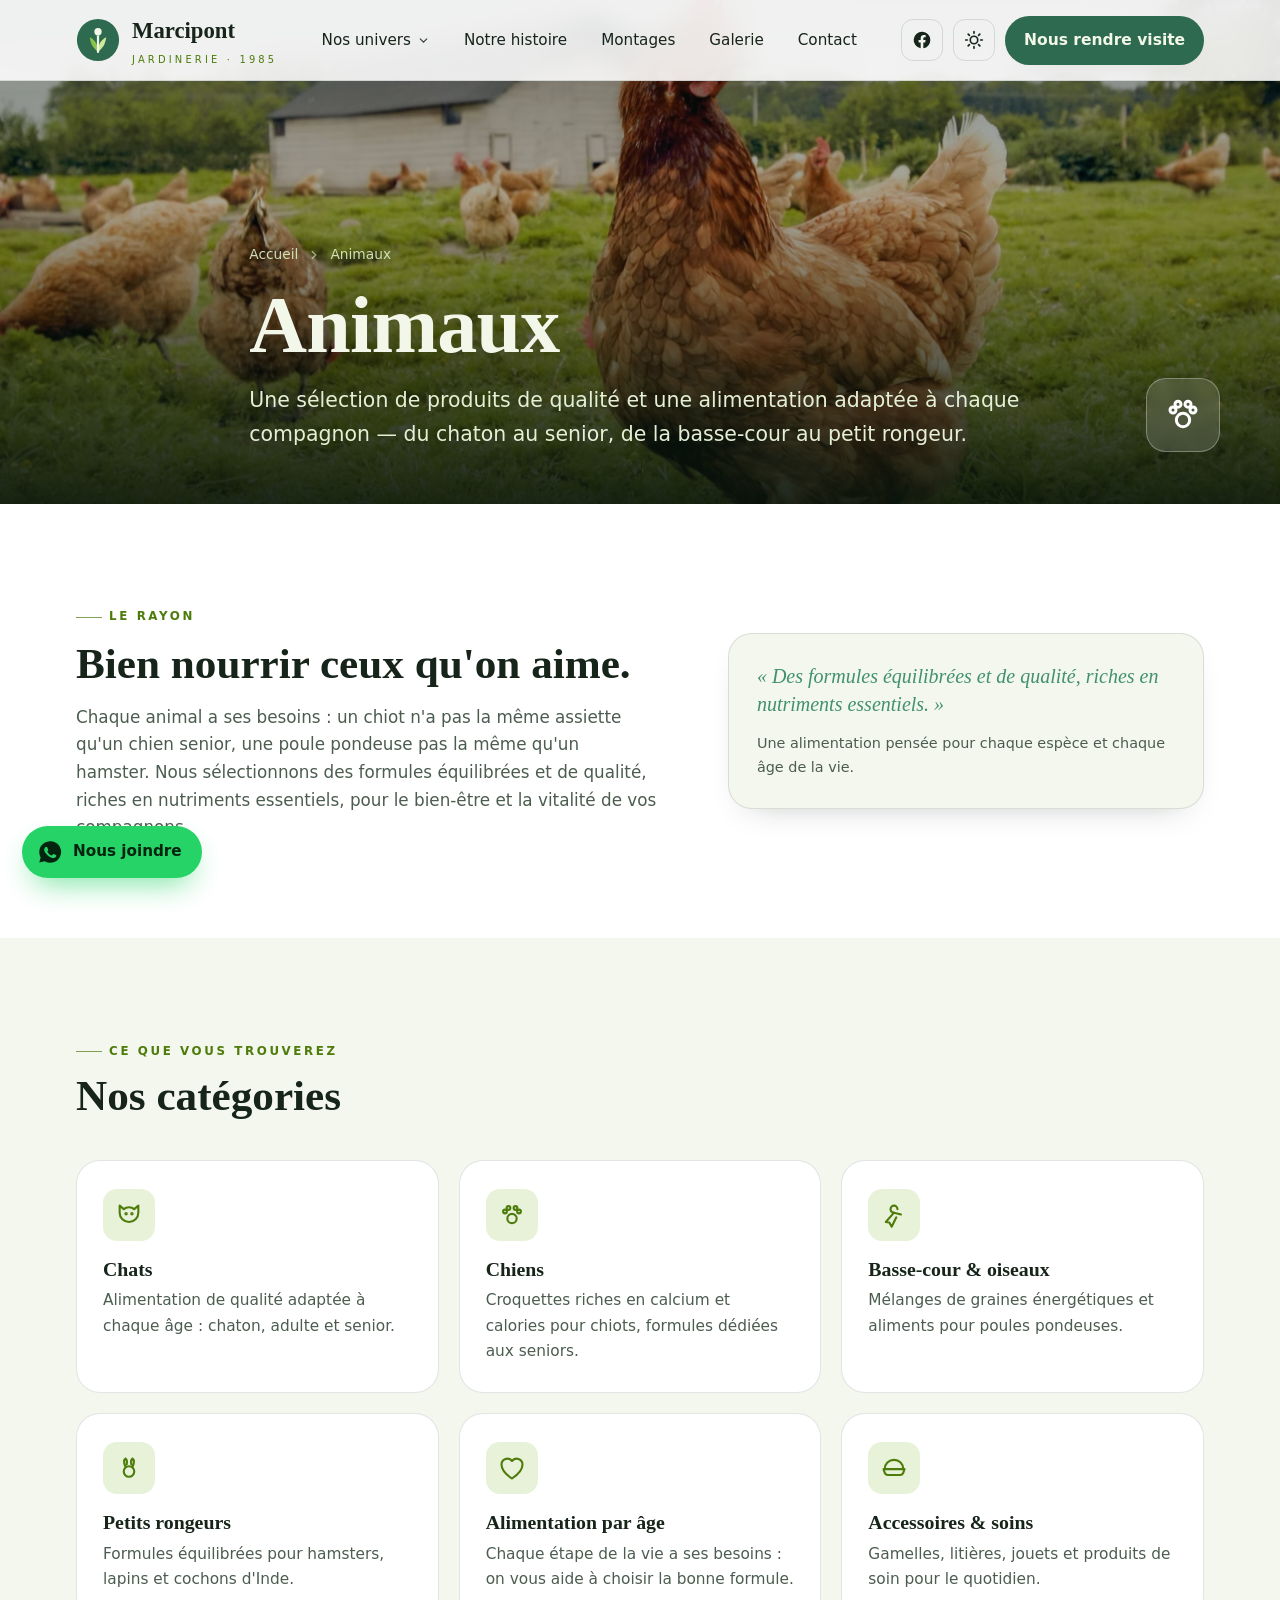
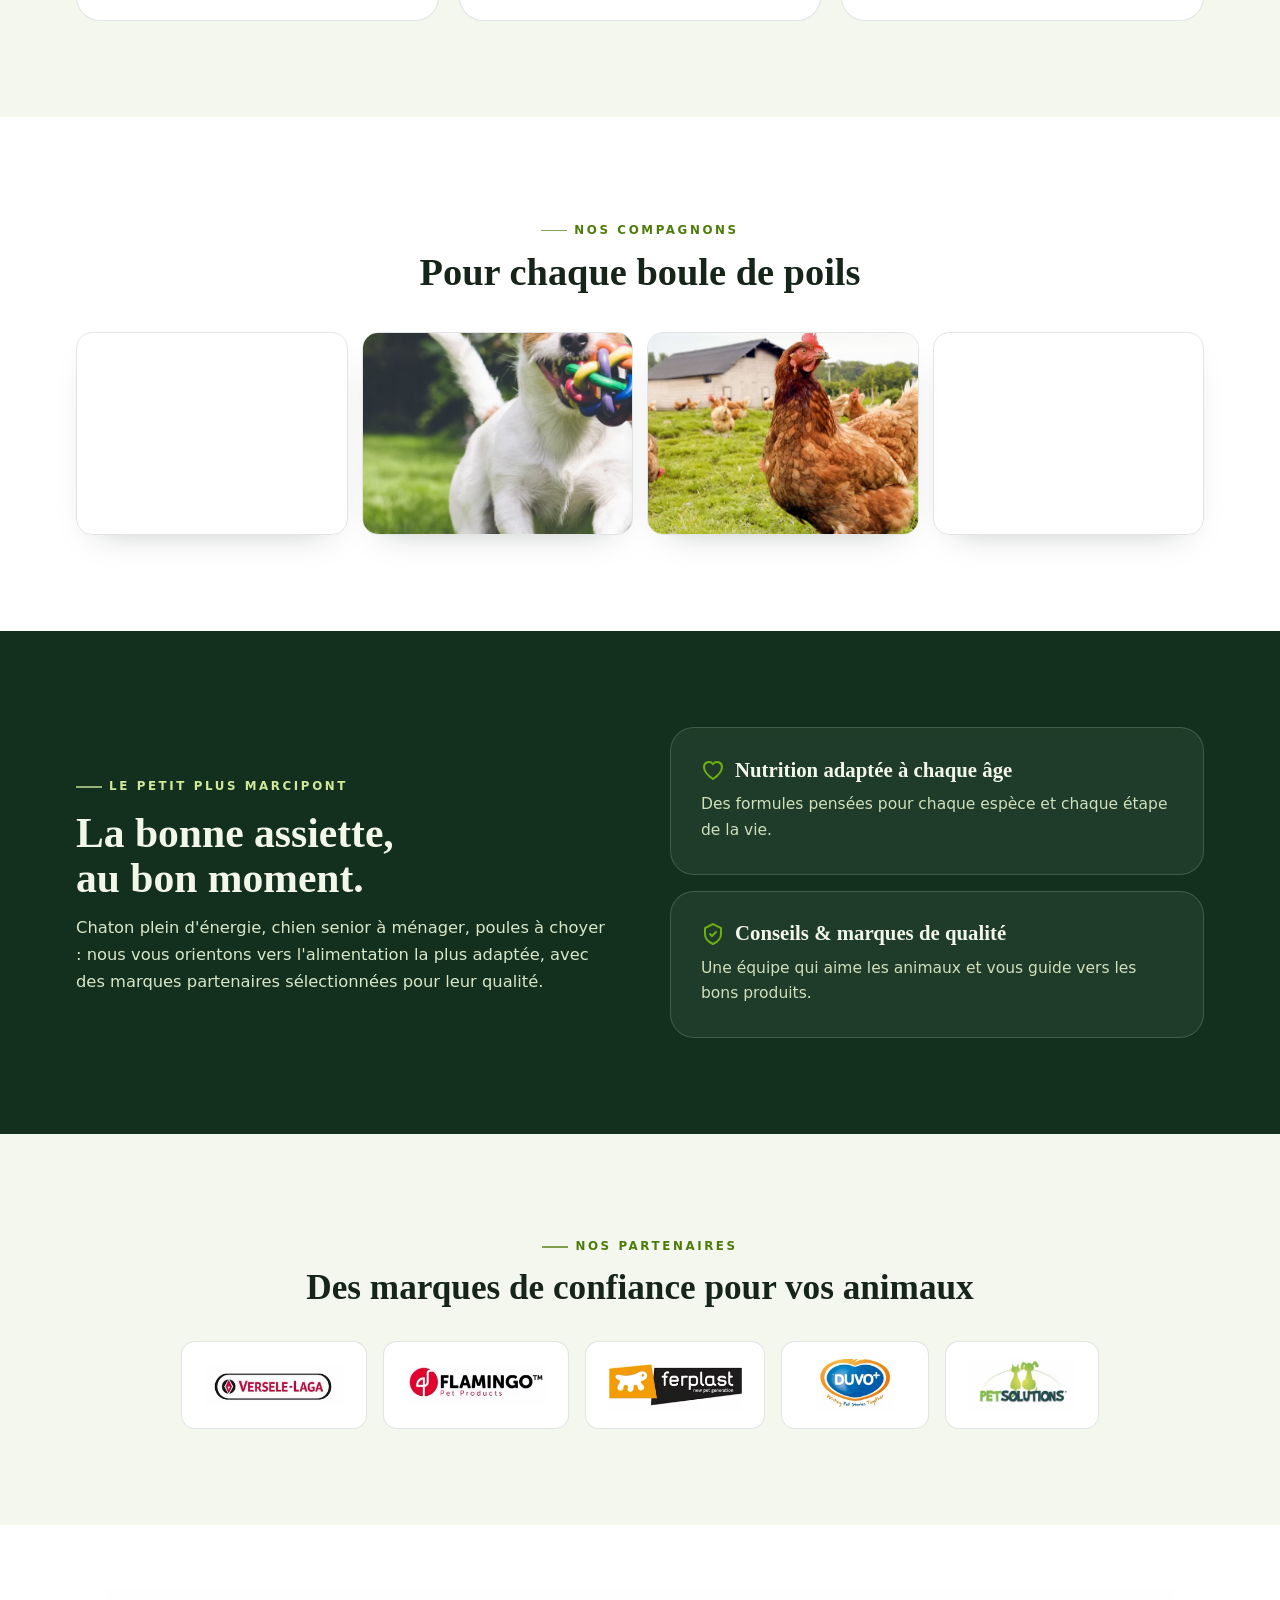
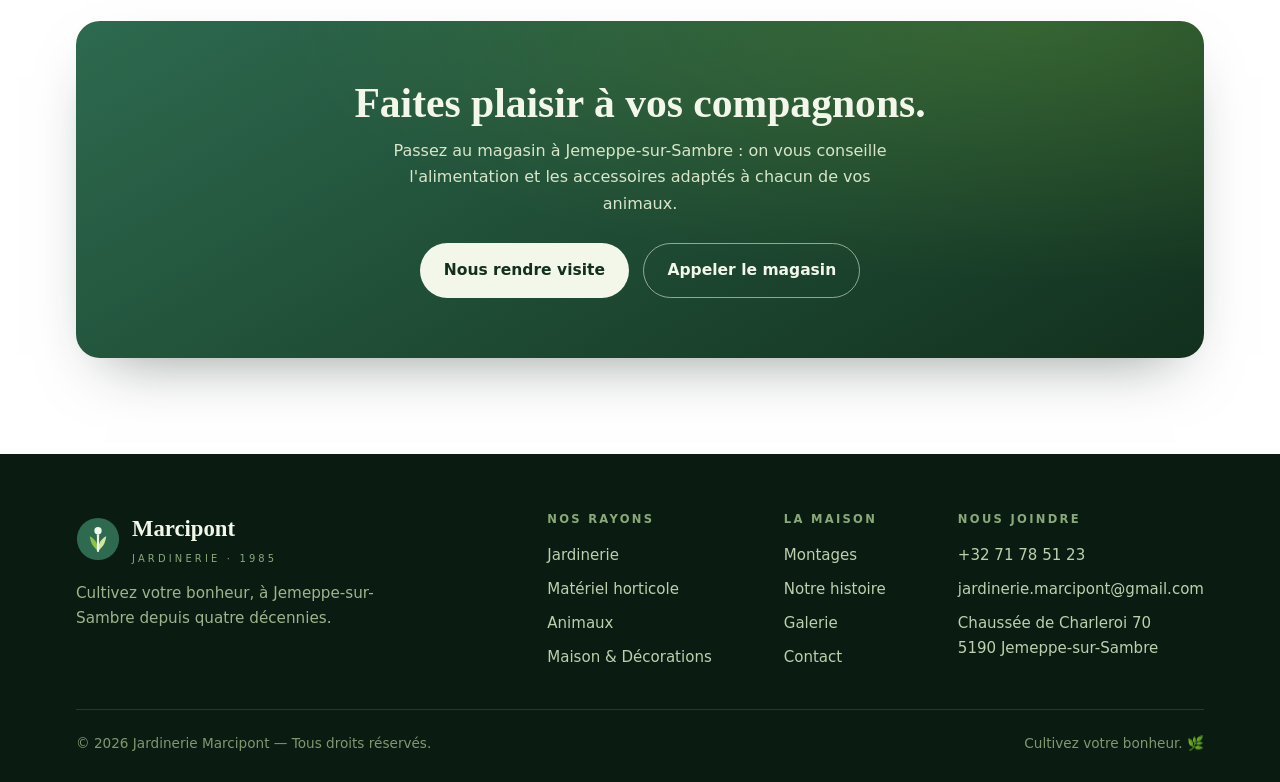
==== commit 9e39ff62: "Deplace Qui est Yvon apres Nos univers, reordonne la nav, numero WhatsApp +32 479 23 79 17 Co-Author" ====
--- a/animaux.html
+++ b/animaux.html
@@ -32,8 +32,8 @@
           <a href="maison-decorations.html"><span class="di"><svg viewBox="0 0 24 24" fill="none" stroke="currentColor" stroke-width="2" stroke-linecap="round"><path d="M3 11l9-7 9 7M5 10v10h14V10"/><path d="M12 20v-5M12 15c-2 0-3-1.5-3-3 1.7 0 3 1 3 3ZM12 15c2 0 3-1.5 3-3-1.7 0-3 1-3 3Z"/></svg></span><span><b>Maison &amp; Décorations</b><small>Cache-pots, déco, cadeaux</small></span></a>
         </div>
       </div>
+      <a href="index.html#histoire" class="lnk">Notre histoire</a>
       <a href="index.html#montages" class="lnk">Montages</a>
-      <a href="index.html#histoire" class="lnk">Notre histoire</a>
       <a href="index.html#galerie" class="lnk">Galerie</a>
       <a href="index.html#contact" class="lnk">Contact</a>
     </nav>
@@ -57,8 +57,8 @@
       <a href="animaux.html" data-close>Animaux</a>
       <a href="maison-decorations.html" data-close>Maison &amp; Décorations</a>
     </div>
+    <a class="mm-link" href="index.html#histoire" data-close>Notre histoire</a>
     <a class="mm-link" href="index.html#montages" data-close>Montages</a>
-    <a class="mm-link" href="index.html#histoire" data-close>Notre histoire</a>
     <a class="mm-link" href="index.html#galerie" data-close>Galerie</a>
     <a class="mm-link" href="index.html#contact" data-close>Contact</a>
     <a class="btn btn-primary mm-cta" href="index.html#contact" data-close>Nous rendre visite</a>
@@ -179,7 +179,7 @@
   </div>
 </footer>
 
-<a class="wa-float" href="https://wa.me/3271785123?text=Bonjour%2C%20je%20vous%20contacte%20via%20votre%20site%20web." target="_blank" rel="noopener" aria-label="Nous joindre sur WhatsApp">
+<a class="wa-float" href="https://wa.me/32479237917?text=Bonjour%2C%20je%20vous%20contacte%20via%20votre%20site%20web." target="_blank" rel="noopener" aria-label="Nous joindre sur WhatsApp">
   <svg viewBox="0 0 24 24" fill="currentColor" aria-hidden="true"><path d="M12 2a10 10 0 0 0-8.6 15l-1.3 4.8 4.9-1.3A10 10 0 1 0 12 2Zm5.6 14.2c-.24.67-1.4 1.3-1.9 1.34-.5.05-.97.24-3.27-.68-2.75-1.08-4.5-3.9-4.63-4.08-.14-.18-1.12-1.49-1.12-2.85 0-1.35.71-2.02.96-2.3.25-.27.55-.34.73-.34l.53.01c.17 0 .4-.06.62.48.24.57.8 1.96.87 2.1.07.14.12.3.02.48-.09.18-.14.3-.28.46-.14.16-.29.36-.42.48-.14.14-.28.29-.12.56.16.27.72 1.18 1.54 1.91 1.06.94 1.95 1.24 2.22 1.38.27.14.43.12.6-.07.16-.18.68-.8.86-1.07.18-.27.36-.22.6-.13.25.09 1.58.75 1.85.89.27.13.45.2.52.31.07.12.07.66-.17 1.33Z"/></svg>
   <span class="wa-txt">Nous joindre</span>
 </a>
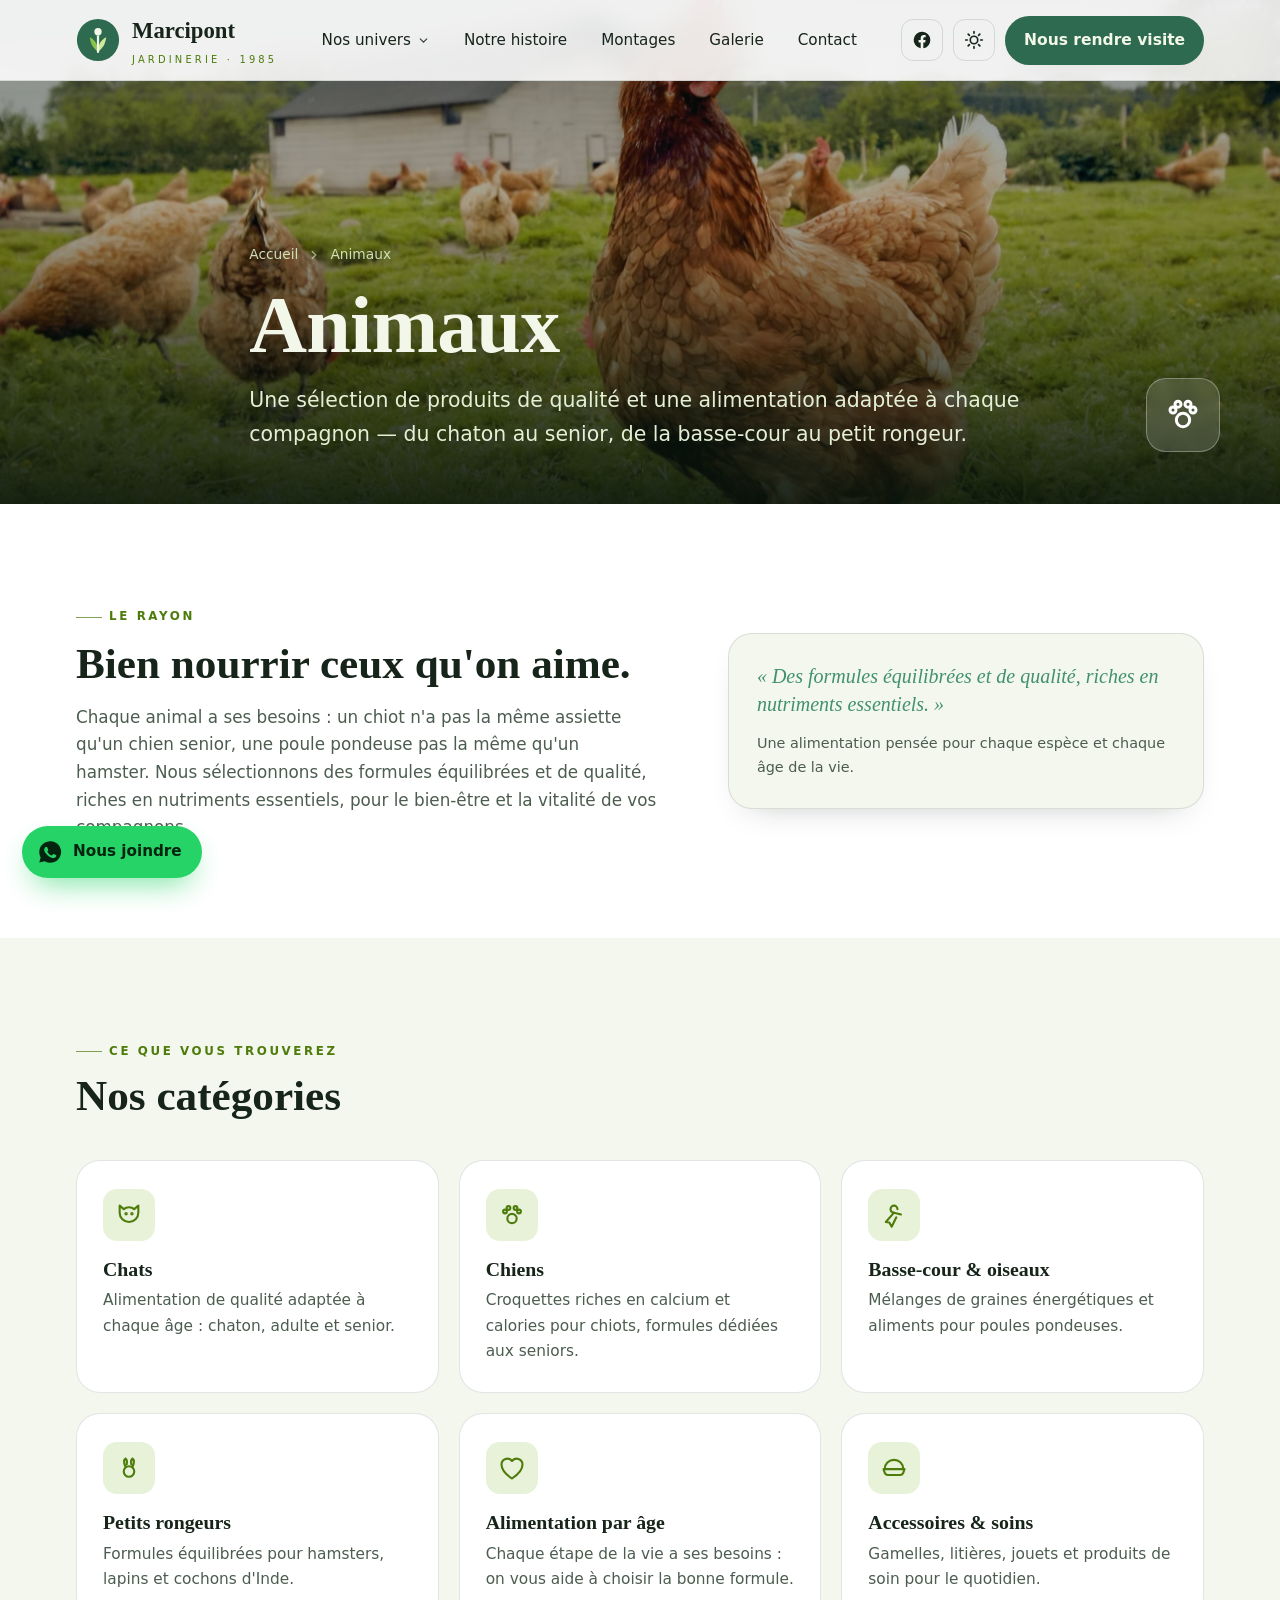
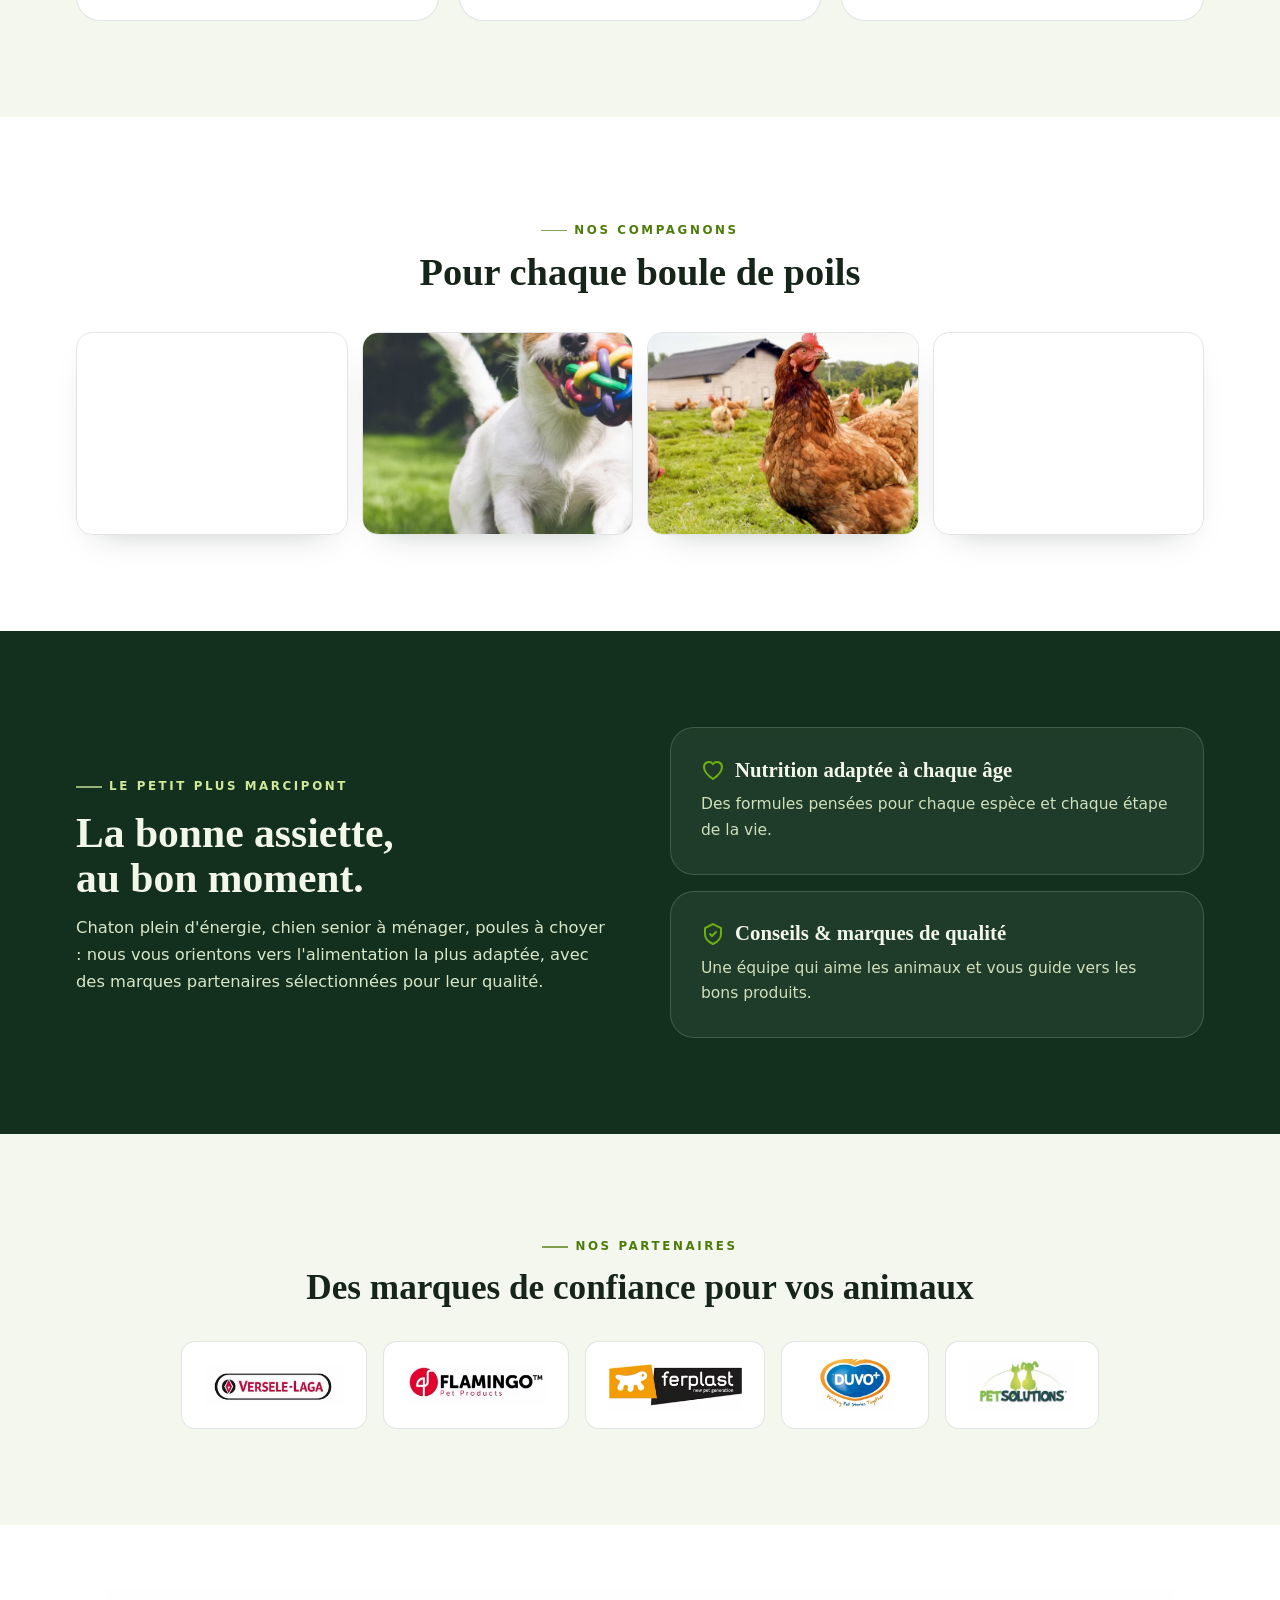
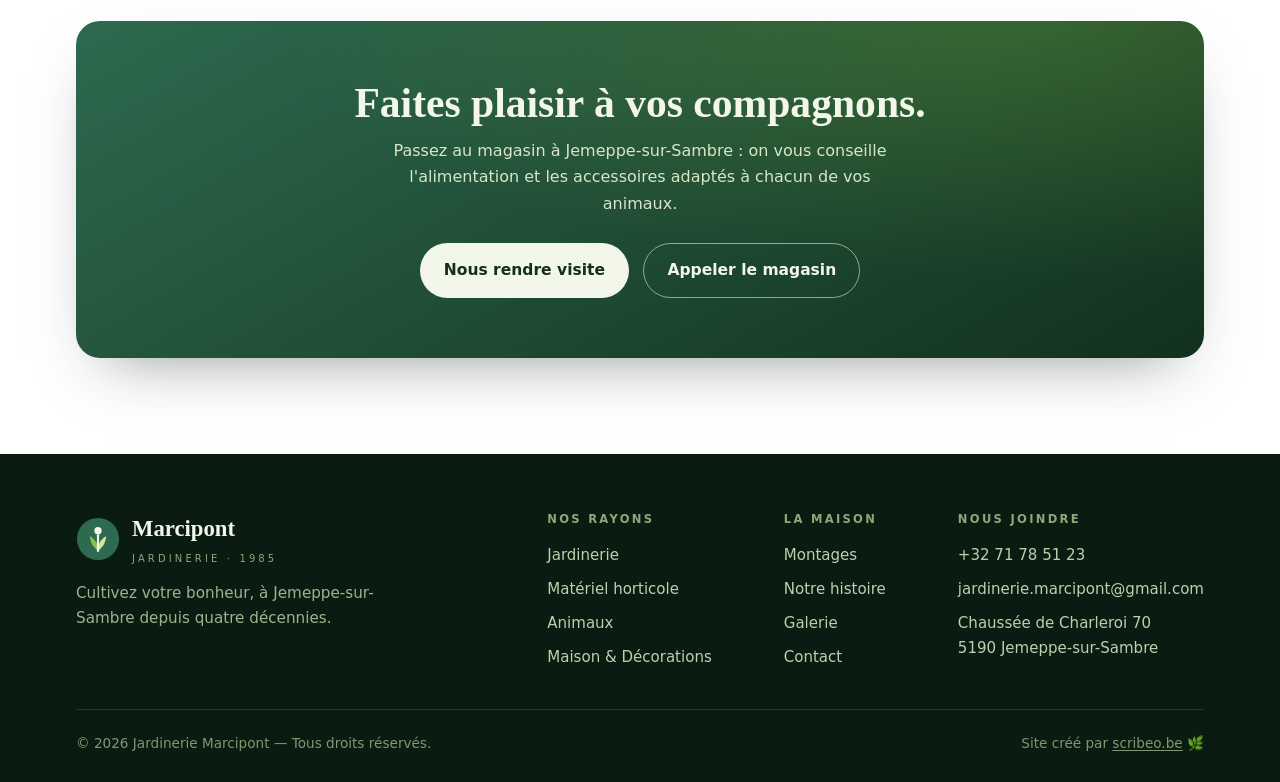
==== commit ff0ff6ad: "Ajoute credit 'Site cree par scribeo.be' dans le pied de page Co-Authored-By: Claude Opus 4.8 <norep" ====
--- a/animaux.html
+++ b/animaux.html
@@ -8,6 +8,21 @@
 <link rel="icon" href="icon-32.png" sizes="32x32" type="image/png" />
 <link rel="apple-touch-icon" href="apple-touch-icon.png" />
 <link rel="manifest" href="site.webmanifest" />
+<link rel="canonical" href="https://jardinerie-marcipont.be/animaux.html" />
+<meta property="og:type" content="website" />
+<meta property="og:site_name" content="Jardinerie Marcipont" />
+<meta property="og:locale" content="fr_BE" />
+<meta property="og:title" content="Animaux — Marcipont · Alimentation & accessoires" />
+<meta property="og:description" content="Le rayon Animaux de Marcipont : alimentation et accessoires de qualité pour chiens, chats, oiseaux, basse-cour et petits rongeurs, adaptés à chaque âge." />
+<meta property="og:url" content="https://jardinerie-marcipont.be/animaux.html" />
+<meta property="og:image" content="https://jardinerie-marcipont.be/og-image.jpg" />
+<meta property="og:image:width" content="1200" />
+<meta property="og:image:height" content="630" />
+<meta name="twitter:card" content="summary_large_image" />
+<meta name="twitter:image" content="https://jardinerie-marcipont.be/og-image.jpg" />
+<script type="application/ld+json">
+{"@context":"https://schema.org","@type":"BreadcrumbList","itemListElement":[{"@type":"ListItem","position":1,"name":"Accueil","item":"https://jardinerie-marcipont.be/"},{"@type":"ListItem","position":2,"name":"Animaux","item":"https://jardinerie-marcipont.be/animaux.html"}]}
+</script>
 <title>Animaux — Marcipont · Alimentation & accessoires</title>
 <meta name="description" content="Le rayon Animaux de Marcipont : alimentation et accessoires de qualité pour chiens, chats, oiseaux, basse-cour et petits rongeurs, adaptés à chaque âge." />
 <link rel="preconnect" href="https://images.unsplash.com" />
@@ -175,7 +190,7 @@
         <div class="footer-col"><h4>Nous joindre</h4><a href="tel:+3271785123">+32 71 78 51 23</a><a href="mailto:jardinerie.marcipont@gmail.com">jardinerie.marcipont@gmail.com</a><p>Chaussée de Charleroi 70<br>5190 Jemeppe-sur-Sambre</p></div>
       </div>
     </div>
-    <div class="footer-bottom"><span>© <span id="year">2026</span> Jardinerie Marcipont — Tous droits réservés.</span><span>Cultivez votre bonheur. 🌿</span></div>
+    <div class="footer-bottom"><span>© <span id="year">2026</span> Jardinerie Marcipont — Tous droits réservés.</span><span>Site créé par <a href="https://scribeo.be" target="_blank" rel="noopener">scribeo.be</a> 🌿</span></div>
   </div>
 </footer>
 
--- a/rubrique.css
+++ b/rubrique.css
@@ -155,6 +155,8 @@
 .footer-col a,.footer-col p{display:block;color:#bcd0ae;font-size:.94rem;margin-bottom:9px;transition:color .2s}
 .footer-col a:hover{color:var(--accent)}
 .footer-bottom{display:flex;justify-content:space-between;gap:16px;flex-wrap:wrap;padding-top:22px;font-size:.85rem;color:#7f9870}
+.footer-bottom a{color:inherit;text-decoration:underline;text-underline-offset:2px}
+.footer-bottom a:hover{color:var(--accent)}
 
 .reveal{opacity:0;transform:translateY(22px);transition:opacity .6s ease,transform .6s cubic-bezier(.2,.7,.2,1)}
 .reveal.in{opacity:1;transform:none}
@@ -188,4 +190,11 @@
 .wa-float .wa-txt{white-space:nowrap}
 @media (max-width:560px){.wa-float{left:16px;bottom:16px;padding:14px}.wa-float .wa-txt{display:none}}
 
+.header .tools .btn-primary{white-space:nowrap}
 @media (max-width:900px){.nav{display:none}.burger{display:grid}}
+@media (max-width:760px){
+  .header .tools .icon-btn:not(.burger),.header .tools .btn-primary{display:none}
+  .header-inner{gap:12px}
+  .brand .mark{width:40px;height:40px}
+  .brand-txt b{font-size:1.28rem}
+}
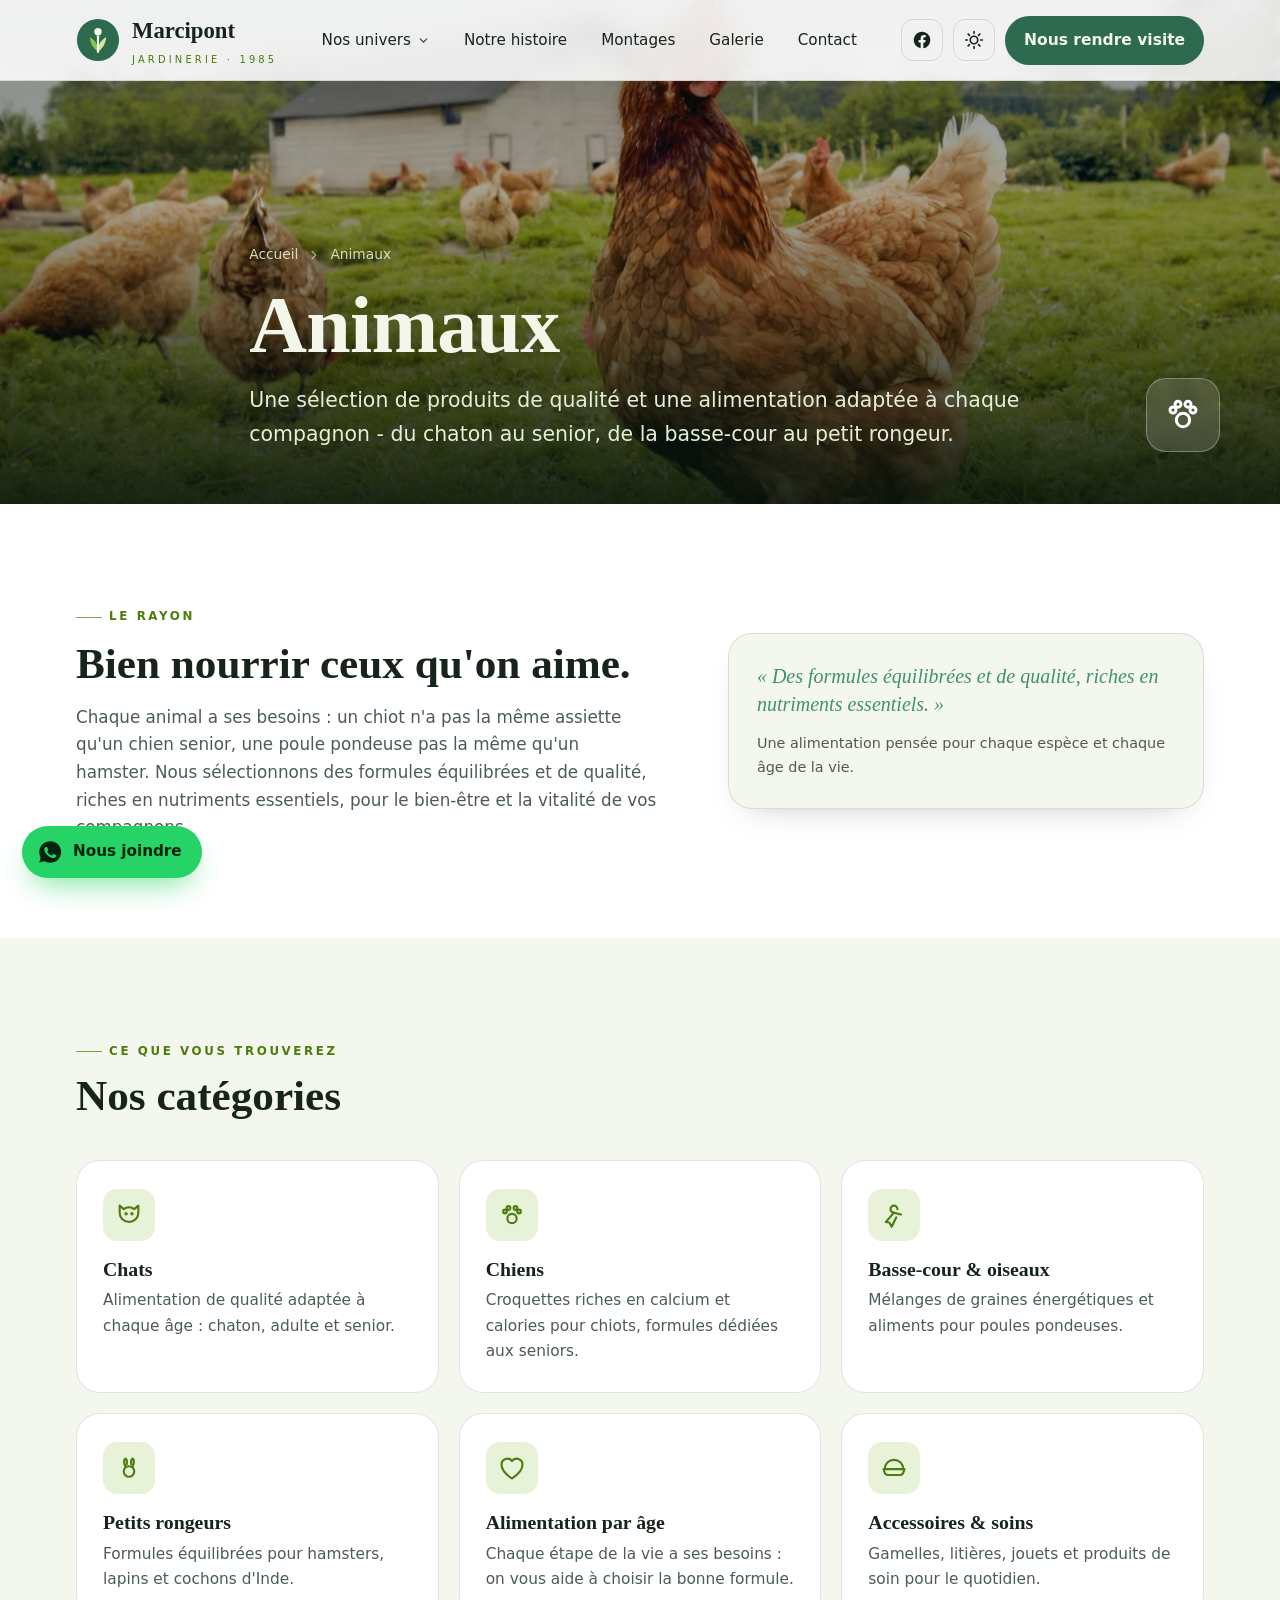
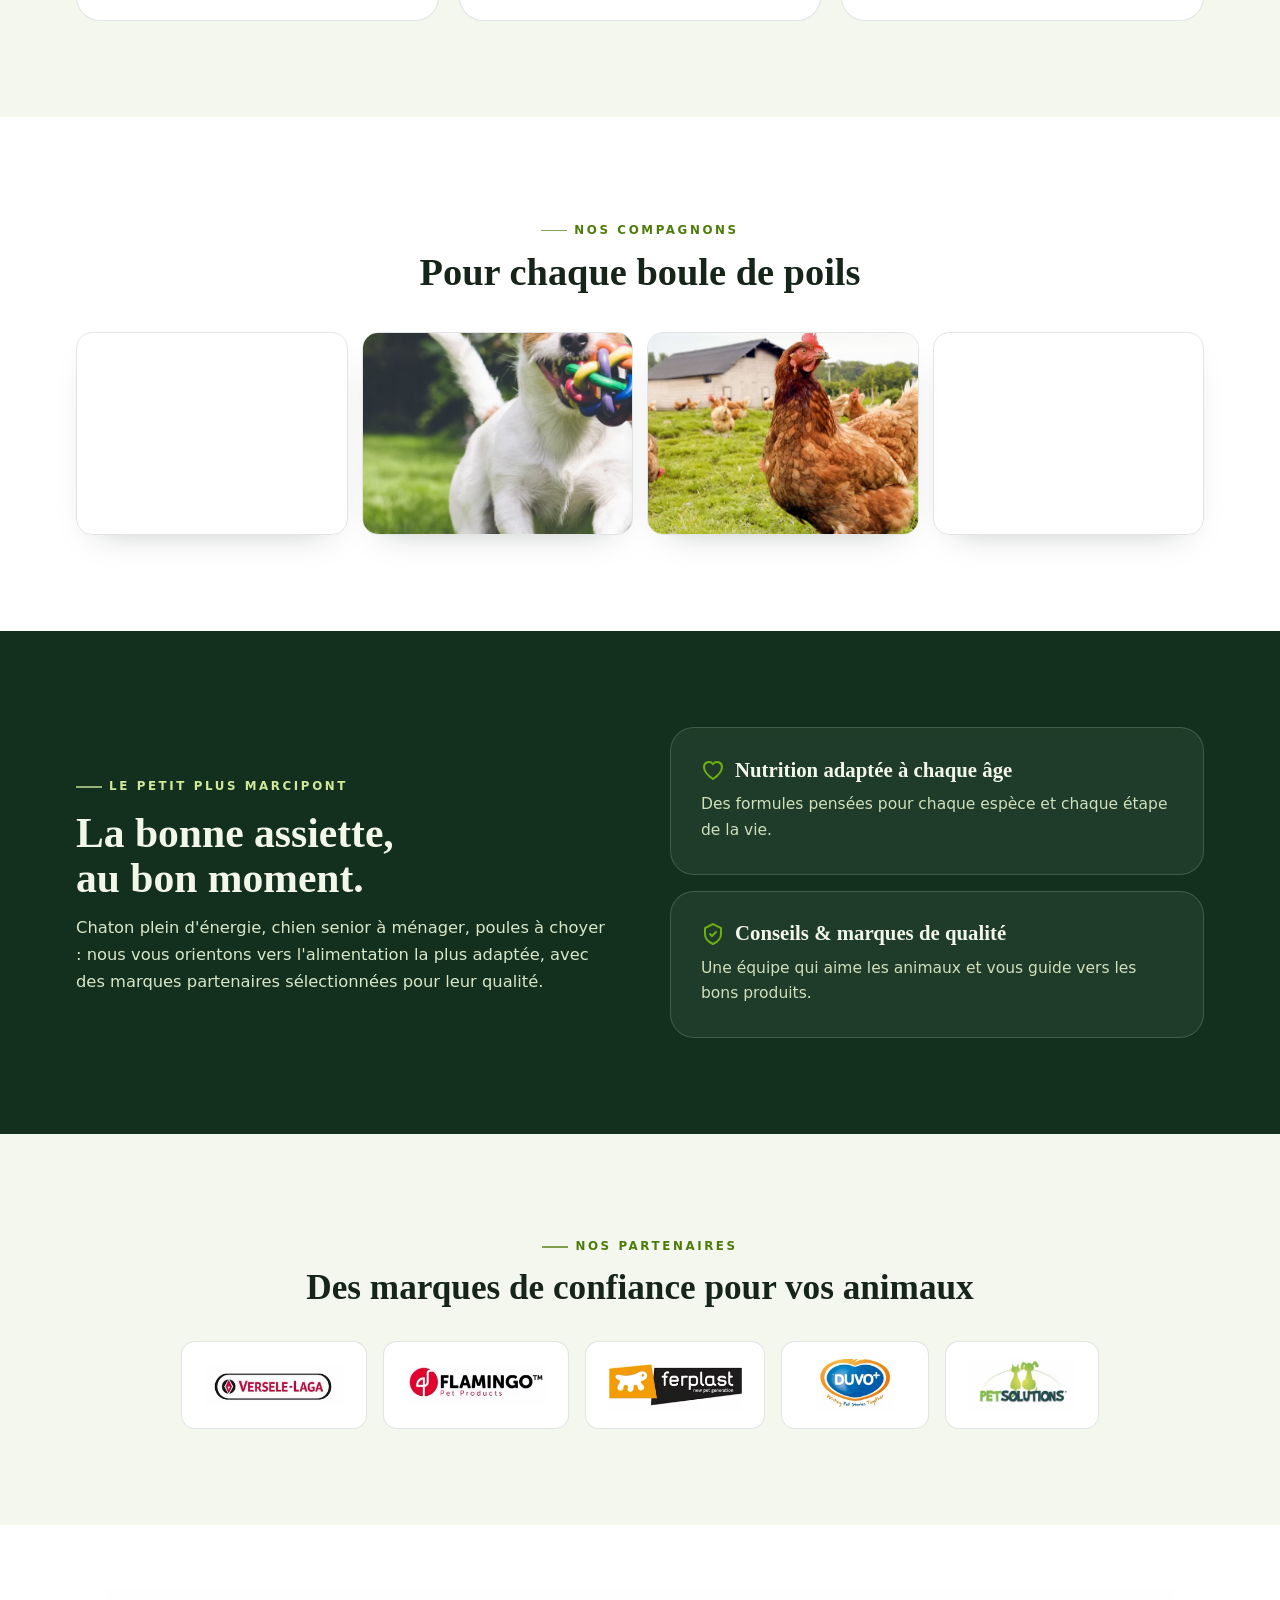
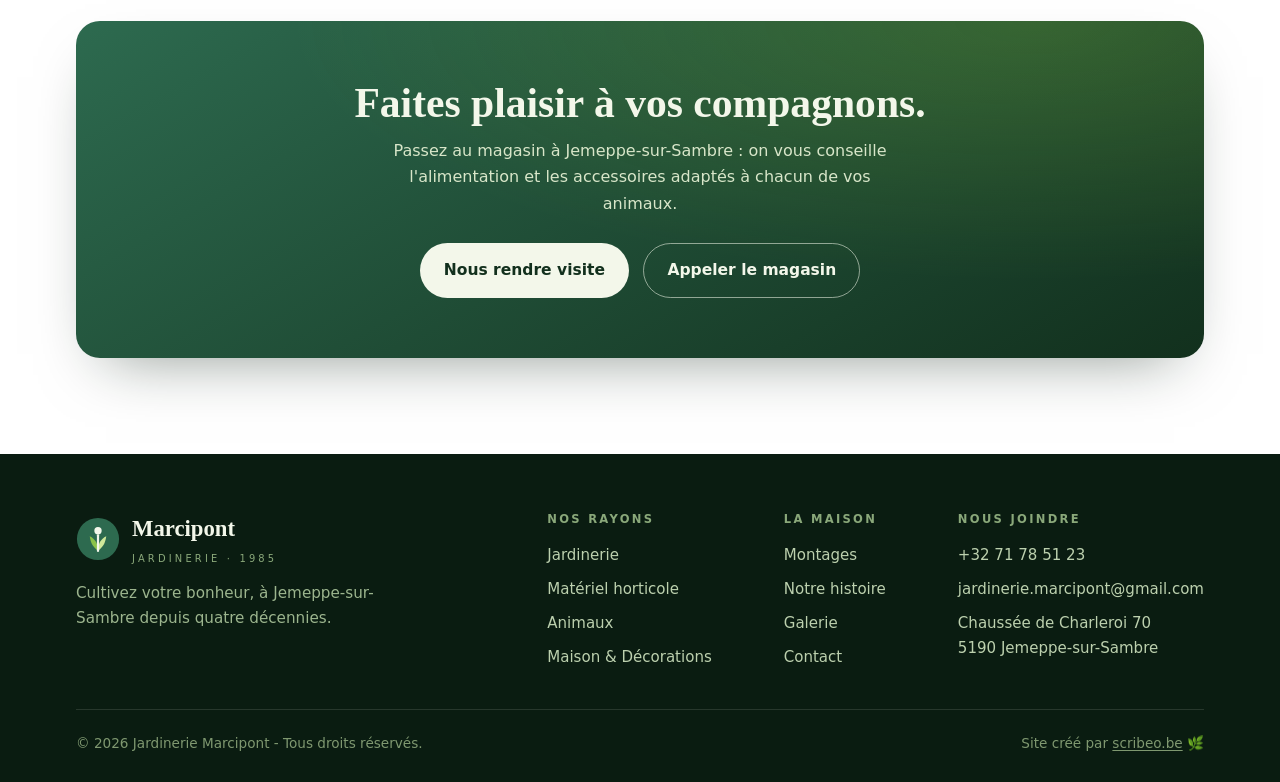
==== commit b58ddbff: "Retire tous les tirets longs (em/en dash) remplaces par des tirets simples Co-Authored-By: Claude Op" ====
--- a/animaux.html
+++ b/animaux.html
@@ -12,7 +12,7 @@
 <meta property="og:type" content="website" />
 <meta property="og:site_name" content="Jardinerie Marcipont" />
 <meta property="og:locale" content="fr_BE" />
-<meta property="og:title" content="Animaux — Marcipont · Alimentation & accessoires" />
+<meta property="og:title" content="Animaux - Marcipont · Alimentation & accessoires" />
 <meta property="og:description" content="Le rayon Animaux de Marcipont : alimentation et accessoires de qualité pour chiens, chats, oiseaux, basse-cour et petits rongeurs, adaptés à chaque âge." />
 <meta property="og:url" content="https://jardinerie-marcipont.be/animaux.html" />
 <meta property="og:image" content="https://jardinerie-marcipont.be/og-image.jpg" />
@@ -23,7 +23,7 @@
 <script type="application/ld+json">
 {"@context":"https://schema.org","@type":"BreadcrumbList","itemListElement":[{"@type":"ListItem","position":1,"name":"Accueil","item":"https://jardinerie-marcipont.be/"},{"@type":"ListItem","position":2,"name":"Animaux","item":"https://jardinerie-marcipont.be/animaux.html"}]}
 </script>
-<title>Animaux — Marcipont · Alimentation & accessoires</title>
+<title>Animaux - Marcipont · Alimentation & accessoires</title>
 <meta name="description" content="Le rayon Animaux de Marcipont : alimentation et accessoires de qualité pour chiens, chats, oiseaux, basse-cour et petits rongeurs, adaptés à chaque âge." />
 <link rel="preconnect" href="https://images.unsplash.com" />
 <link rel="stylesheet" href="rubrique.css" />
@@ -85,7 +85,7 @@
   <div class="wrap">
     <div class="crumb"><a href="index.html">Accueil</a><svg viewBox="0 0 24 24" fill="none" stroke="currentColor" stroke-width="2.2" stroke-linecap="round"><path d="M9 6l6 6-6 6"/></svg><span>Animaux</span></div>
     <h1>Animaux</h1>
-    <p class="rlede">Une sélection de produits de qualité et une alimentation adaptée à chaque compagnon — du chaton au senior, de la basse-cour au petit rongeur.</p>
+    <p class="rlede">Une sélection de produits de qualité et une alimentation adaptée à chaque compagnon - du chaton au senior, de la basse-cour au petit rongeur.</p>
   </div>
   <div class="ic-badge"><svg viewBox="0 0 24 24" fill="none" stroke="currentColor" stroke-width="1.8" stroke-linecap="round"><circle cx="12" cy="15" r="4"/><circle cx="6" cy="9" r="1.8"/><circle cx="18" cy="9" r="1.8"/><circle cx="9" cy="5.5" r="1.8"/><circle cx="15" cy="5.5" r="1.8"/></svg></div>
 </section>
@@ -190,7 +190,7 @@
         <div class="footer-col"><h4>Nous joindre</h4><a href="tel:+3271785123">+32 71 78 51 23</a><a href="mailto:jardinerie.marcipont@gmail.com">jardinerie.marcipont@gmail.com</a><p>Chaussée de Charleroi 70<br>5190 Jemeppe-sur-Sambre</p></div>
       </div>
     </div>
-    <div class="footer-bottom"><span>© <span id="year">2026</span> Jardinerie Marcipont — Tous droits réservés.</span><span>Site créé par <a href="https://scribeo.be" target="_blank" rel="noopener">scribeo.be</a> 🌿</span></div>
+    <div class="footer-bottom"><span>© <span id="year">2026</span> Jardinerie Marcipont - Tous droits réservés.</span><span>Site créé par <a href="https://scribeo.be/?de=marcipont" target="_blank" rel="noopener">scribeo.be</a> 🌿</span></div>
   </div>
 </footer>
 
--- a/rubrique.css
+++ b/rubrique.css
@@ -1,5 +1,5 @@
 /* ============================================================
-   JARDINERIE MARCIPONT — pages de rayon (styles partagés)
+   JARDINERIE MARCIPONT - pages de rayon (styles partagés)
    ============================================================ */
 :root{
   --ground:#f4f7ee;--surface:#ffffff;--surface-2:#eaf0e0;
